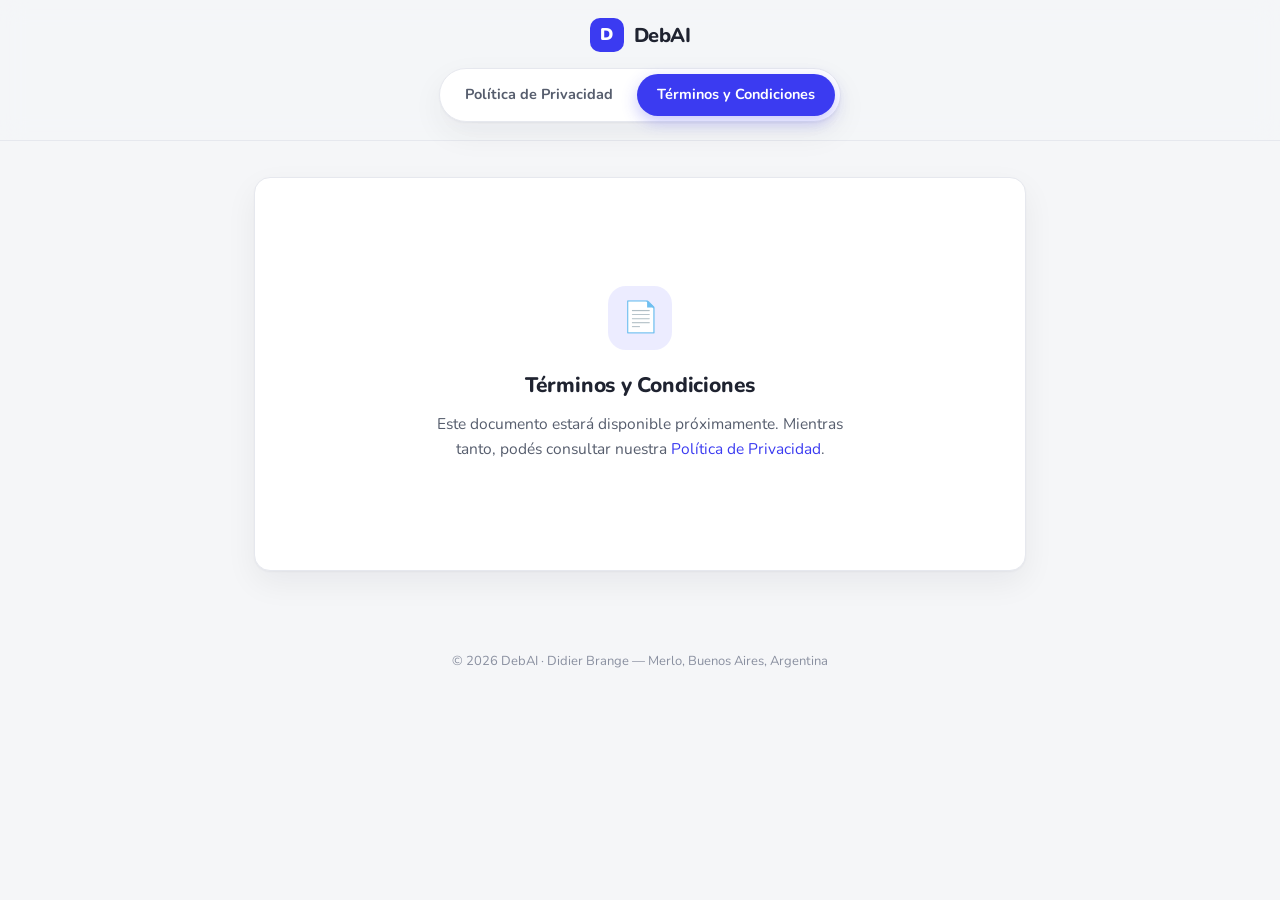
==== terminos.html @ 4a516897 "Add DebAI legal site: privacy policy + terms placeholder Clean, Nunito-styled static site for GitHub" ====
<!DOCTYPE html>
<html lang="en">
<head>
  <meta charset="UTF-8" />
  <meta name="viewport" content="width=device-width, initial-scale=1.0" />
  <title>DebAI — Términos y Condiciones</title>
  <meta name="description" content="DebAI Términos y Condiciones." />
  <link rel="stylesheet" href="assets/styles.css" />
</head>
<body>
  <header class="site-header">
    <div class="site-header__inner">
      <a class="brand" href="index.html">
        <span class="brand__mark">D</span>
        <span>DebAI</span>
      </a>
      <nav class="tabs" aria-label="Documentos legales">
        <a class="tabs__link" href="index.html">Política de Privacidad</a>
        <a class="tabs__link is-active" href="terminos.html" aria-current="page">Términos y Condiciones</a>
      </nav>
    </div>
  </header>

  <main class="page">
    <article class="doc">
      <div class="empty">
        <div class="empty__icon">📄</div>
        <h2>Términos y Condiciones</h2>
        <p>Este documento estará disponible próximamente. Mientras tanto, podés consultar nuestra <a href="index.html">Política de Privacidad</a>.</p>
      </div>
    </article>
  </main>

  <footer class="site-footer">
    <p>© 2026 DebAI · Didier Brange — Merlo, Buenos Aires, Argentina</p>
  </footer>
</body>
</html>
---- assets/styles.css ----
/* ===== Fuentes ===== */
@font-face {
  font-family: "Nunito";
  src: url("fonts/Nunito-VariableFont_wght.ttf") format("truetype");
  font-weight: 200 1000;
  font-style: normal;
  font-display: swap;
}
@font-face {
  font-family: "Nunito";
  src: url("fonts/Nunito-Italic-VariableFont_wght.ttf") format("truetype");
  font-weight: 200 1000;
  font-style: italic;
  font-display: swap;
}

/* ===== Variables ===== */
:root {
  --bg: #f5f6f8;
  --surface: #ffffff;
  --text: #1f2330;
  --text-soft: #565d6d;
  --muted: #8a90a0;
  --border: #e6e8ee;
  --brand: #3b3bf1;
  --brand-soft: #ececff;
  --radius: 16px;
  --shadow: 0 1px 2px rgba(20, 24, 40, .04), 0 12px 32px rgba(20, 24, 40, .06);
  --maxw: 820px;
}

/* ===== Base ===== */
* { box-sizing: border-box; }

html { scroll-behavior: smooth; }

body {
  margin: 0;
  font-family: "Nunito", system-ui, -apple-system, Segoe UI, Roboto, sans-serif;
  color: var(--text);
  background: var(--bg);
  line-height: 1.65;
  -webkit-font-smoothing: antialiased;
  text-rendering: optimizeLegibility;
}

a { color: var(--brand); text-decoration: none; word-break: break-word; }
a:hover { text-decoration: underline; }

/* ===== Header + Tabs ===== */
.site-header {
  position: sticky;
  top: 0;
  z-index: 20;
  background: rgba(245, 246, 248, .82);
  backdrop-filter: saturate(180%) blur(12px);
  border-bottom: 1px solid var(--border);
}

.site-header__inner {
  max-width: var(--maxw);
  margin: 0 auto;
  padding: 18px 24px;
  display: flex;
  flex-direction: column;
  align-items: center;
  gap: 16px;
}

.brand {
  display: inline-flex;
  align-items: center;
  gap: 10px;
  font-weight: 800;
  font-size: 20px;
  letter-spacing: -.02em;
  color: var(--text);
}
.brand__mark {
  display: grid;
  place-items: center;
  width: 34px;
  height: 34px;
  border-radius: 10px;
  background: var(--brand);
  color: #fff;
  font-weight: 900;
  font-size: 17px;
}

/* Segmented tabs */
.tabs {
  display: inline-flex;
  padding: 5px;
  background: var(--surface);
  border: 1px solid var(--border);
  border-radius: 999px;
  box-shadow: var(--shadow);
  gap: 4px;
}
.tabs__link {
  display: inline-flex;
  align-items: center;
  justify-content: center;
  padding: 9px 20px;
  border-radius: 999px;
  font-weight: 700;
  font-size: 14.5px;
  color: var(--text-soft);
  white-space: nowrap;
  transition: background .18s ease, color .18s ease;
}
.tabs__link:hover { text-decoration: none; color: var(--text); }
.tabs__link.is-active {
  background: var(--brand);
  color: #fff;
  box-shadow: 0 6px 16px rgba(59, 59, 241, .28);
}

/* ===== Layout ===== */
.page {
  max-width: var(--maxw);
  margin: 36px auto 80px;
  padding: 0 24px;
}

.doc {
  background: var(--surface);
  border: 1px solid var(--border);
  border-radius: var(--radius);
  box-shadow: var(--shadow);
  padding: 48px clamp(24px, 5vw, 56px);
}

/* ===== Tipografía del documento ===== */
.doc__title {
  font-size: clamp(28px, 5vw, 36px);
  font-weight: 900;
  letter-spacing: -.025em;
  margin: 0 0 6px;
  line-height: 1.15;
}
.doc__updated {
  color: var(--muted);
  font-size: 14px;
  font-weight: 600;
  margin: 0 0 28px;
}

.doc h2 {
  font-size: 21px;
  font-weight: 800;
  letter-spacing: -.01em;
  margin: 44px 0 14px;
  padding-top: 14px;
  border-top: 1px solid var(--border);
  scroll-margin-top: 140px;
}
.doc h3 {
  font-size: 17px;
  font-weight: 800;
  margin: 28px 0 10px;
}

.doc p,
.doc li {
  color: var(--text-soft);
  font-size: 15.5px;
}
.doc p { margin: 0 0 16px; }

.doc strong { color: var(--text); font-weight: 800; }

.doc ul { margin: 0 0 16px; padding-left: 22px; }
.doc ul li { margin: 0 0 8px; }
.doc ul { list-style: none; }
.doc ul li { position: relative; }
.doc ul li::before {
  content: "";
  position: absolute;
  left: -16px;
  top: .7em;
  width: 6px;
  height: 6px;
  border-radius: 2px;
  background: var(--brand);
  opacity: .55;
}

/* Bloque "In Short" / resumen */
.callout {
  background: var(--brand-soft);
  border-radius: 12px;
  padding: 14px 18px;
  margin: 0 0 18px;
  font-size: 15px;
  color: var(--text-soft);
}
.callout strong { color: var(--brand); }

/* Tarjeta de resumen / TOC */
.intro-note {
  background: #fafbff;
  border: 1px solid var(--border);
  border-radius: 12px;
  padding: 18px 20px;
  margin: 0 0 28px;
}

.toc {
  counter-reset: toc;
  list-style: none;
  padding-left: 0;
  margin: 0 0 8px;
}
.toc li { padding-left: 0; }
.toc li::before { display: none; }
.toc a {
  display: block;
  padding: 7px 0;
  font-weight: 600;
  font-size: 15px;
  border-bottom: 1px dashed var(--border);
}

/* Tabla */
.table-wrap { overflow-x: auto; margin: 0 0 18px; }
table {
  width: 100%;
  border-collapse: collapse;
  font-size: 14.5px;
  min-width: 520px;
}
th, td {
  border: 1px solid var(--border);
  padding: 10px 12px;
  text-align: left;
  vertical-align: top;
  color: var(--text-soft);
}
th { background: #fafbff; color: var(--text); font-weight: 800; }
td.center { text-align: center; font-weight: 700; }

/* Estado vacío (placeholder términos) */
.empty {
  text-align: center;
  padding: 60px 20px;
}
.empty__icon {
  width: 64px; height: 64px;
  margin: 0 auto 18px;
  display: grid; place-items: center;
  border-radius: 18px;
  background: var(--brand-soft);
  font-size: 30px;
}
.empty h2 { border: 0; padding: 0; margin: 0 0 8px; }
.empty p { max-width: 420px; margin: 0 auto; }

/* ===== Footer ===== */
.site-footer {
  max-width: var(--maxw);
  margin: 0 auto;
  padding: 0 24px 48px;
  text-align: center;
  color: var(--muted);
  font-size: 13px;
}

/* Botón "volver arriba" */
.back-to-top {
  display: inline-block;
  margin-top: 22px;
  font-weight: 700;
  font-size: 14px;
}

@media (max-width: 560px) {
  .tabs__link { padding: 9px 14px; font-size: 13.5px; }
  .doc { padding: 32px 20px; }
}
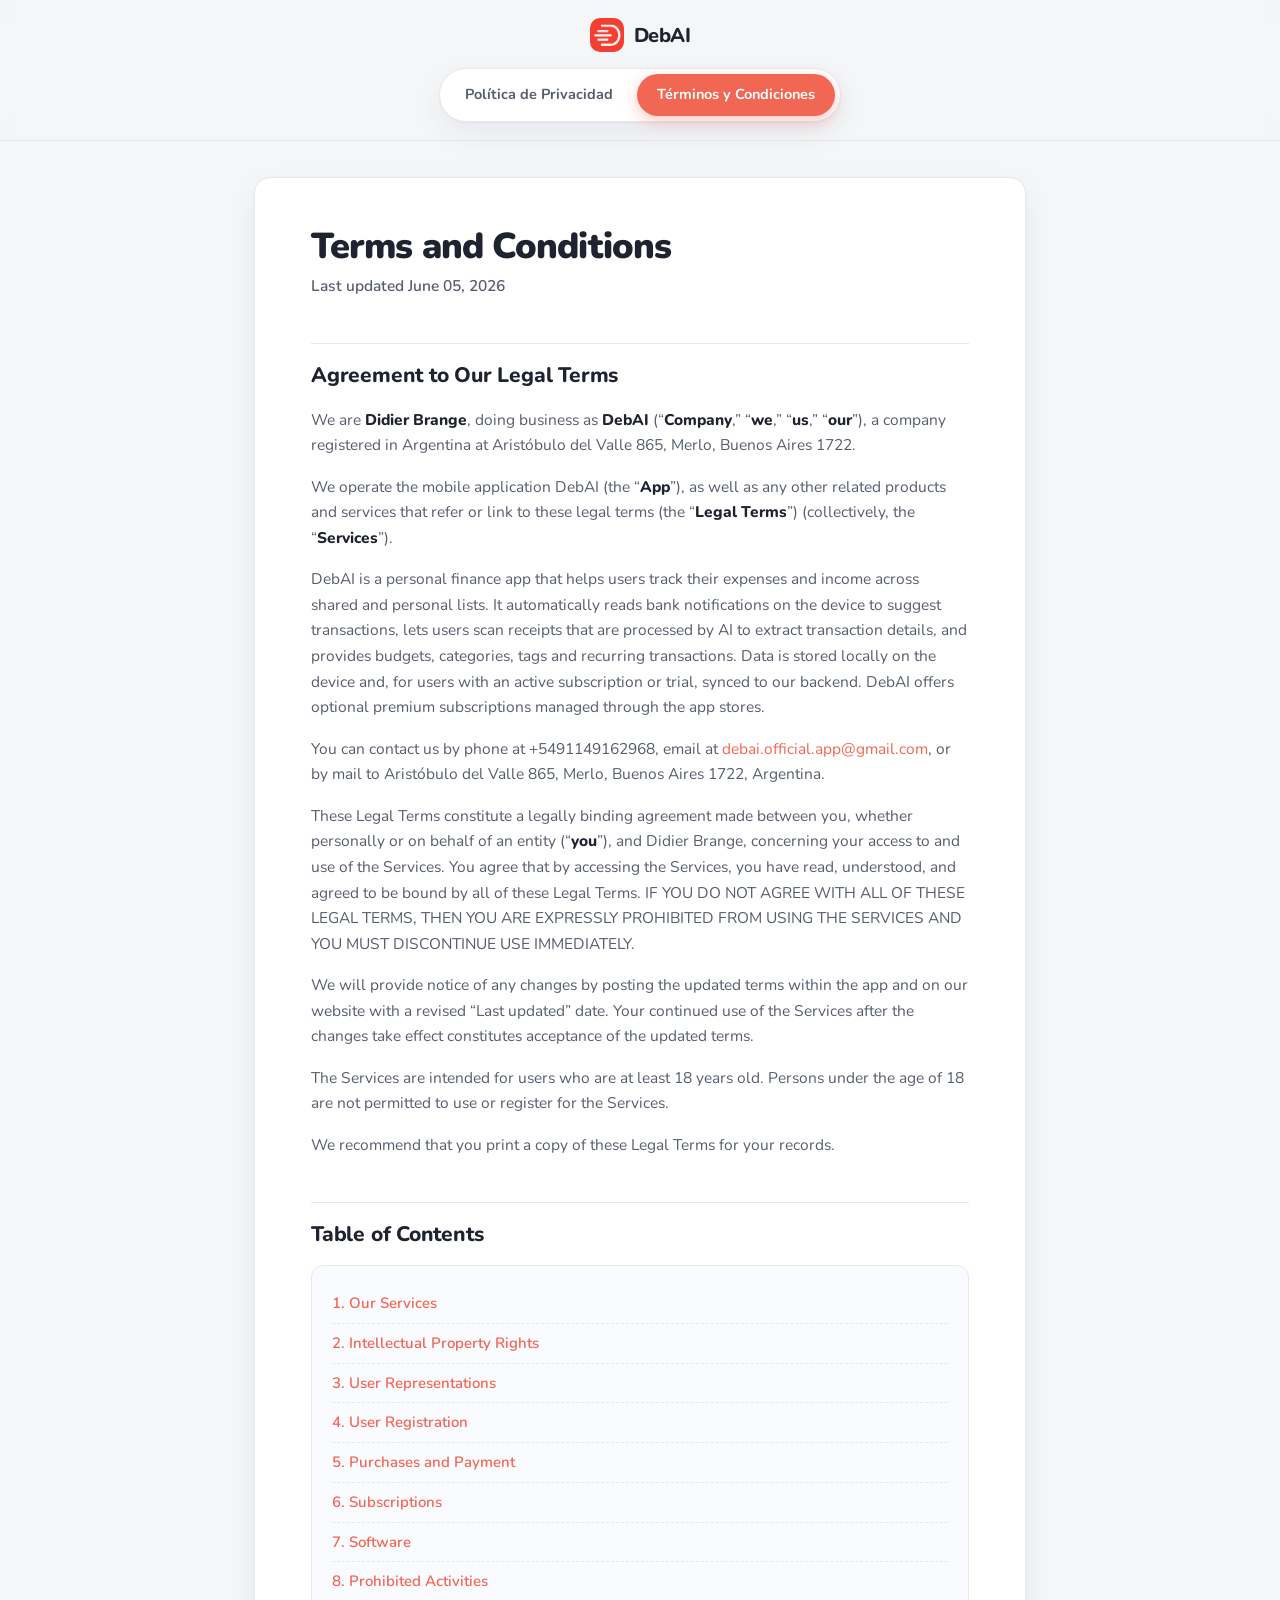
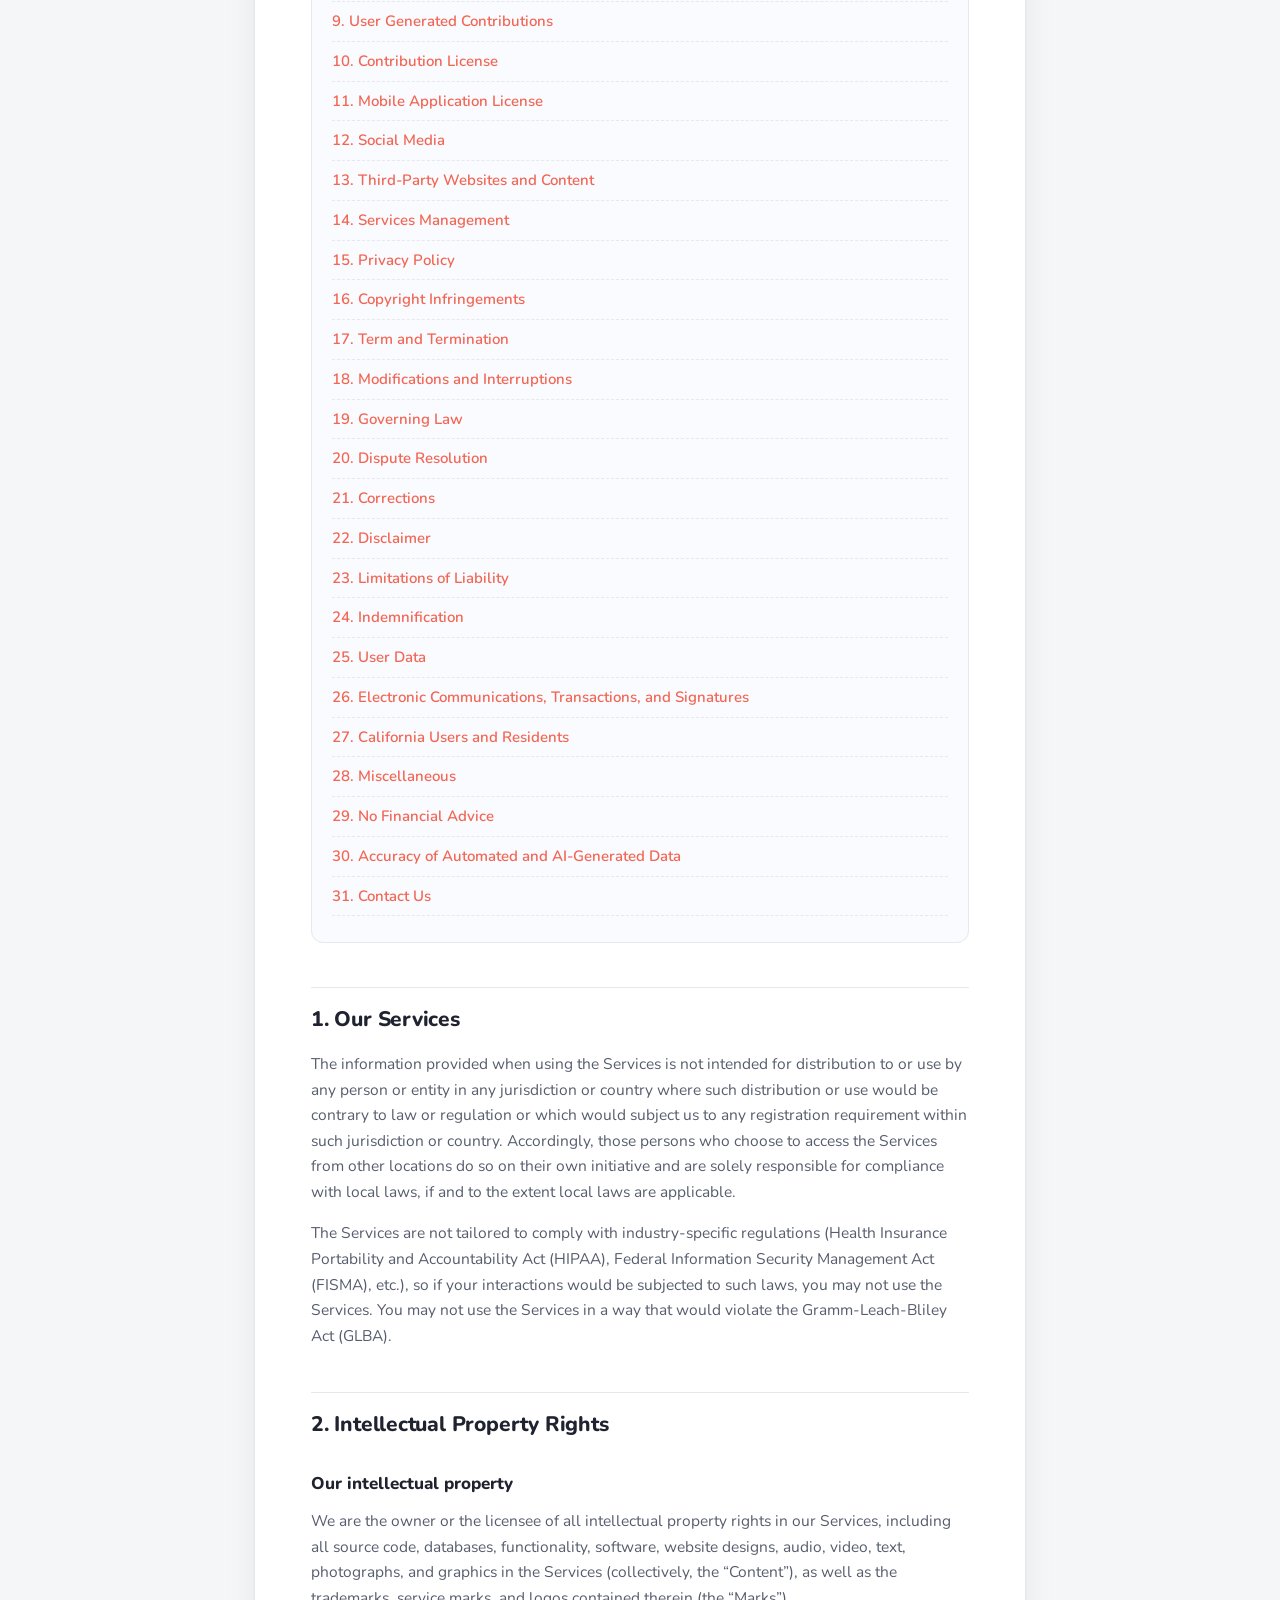
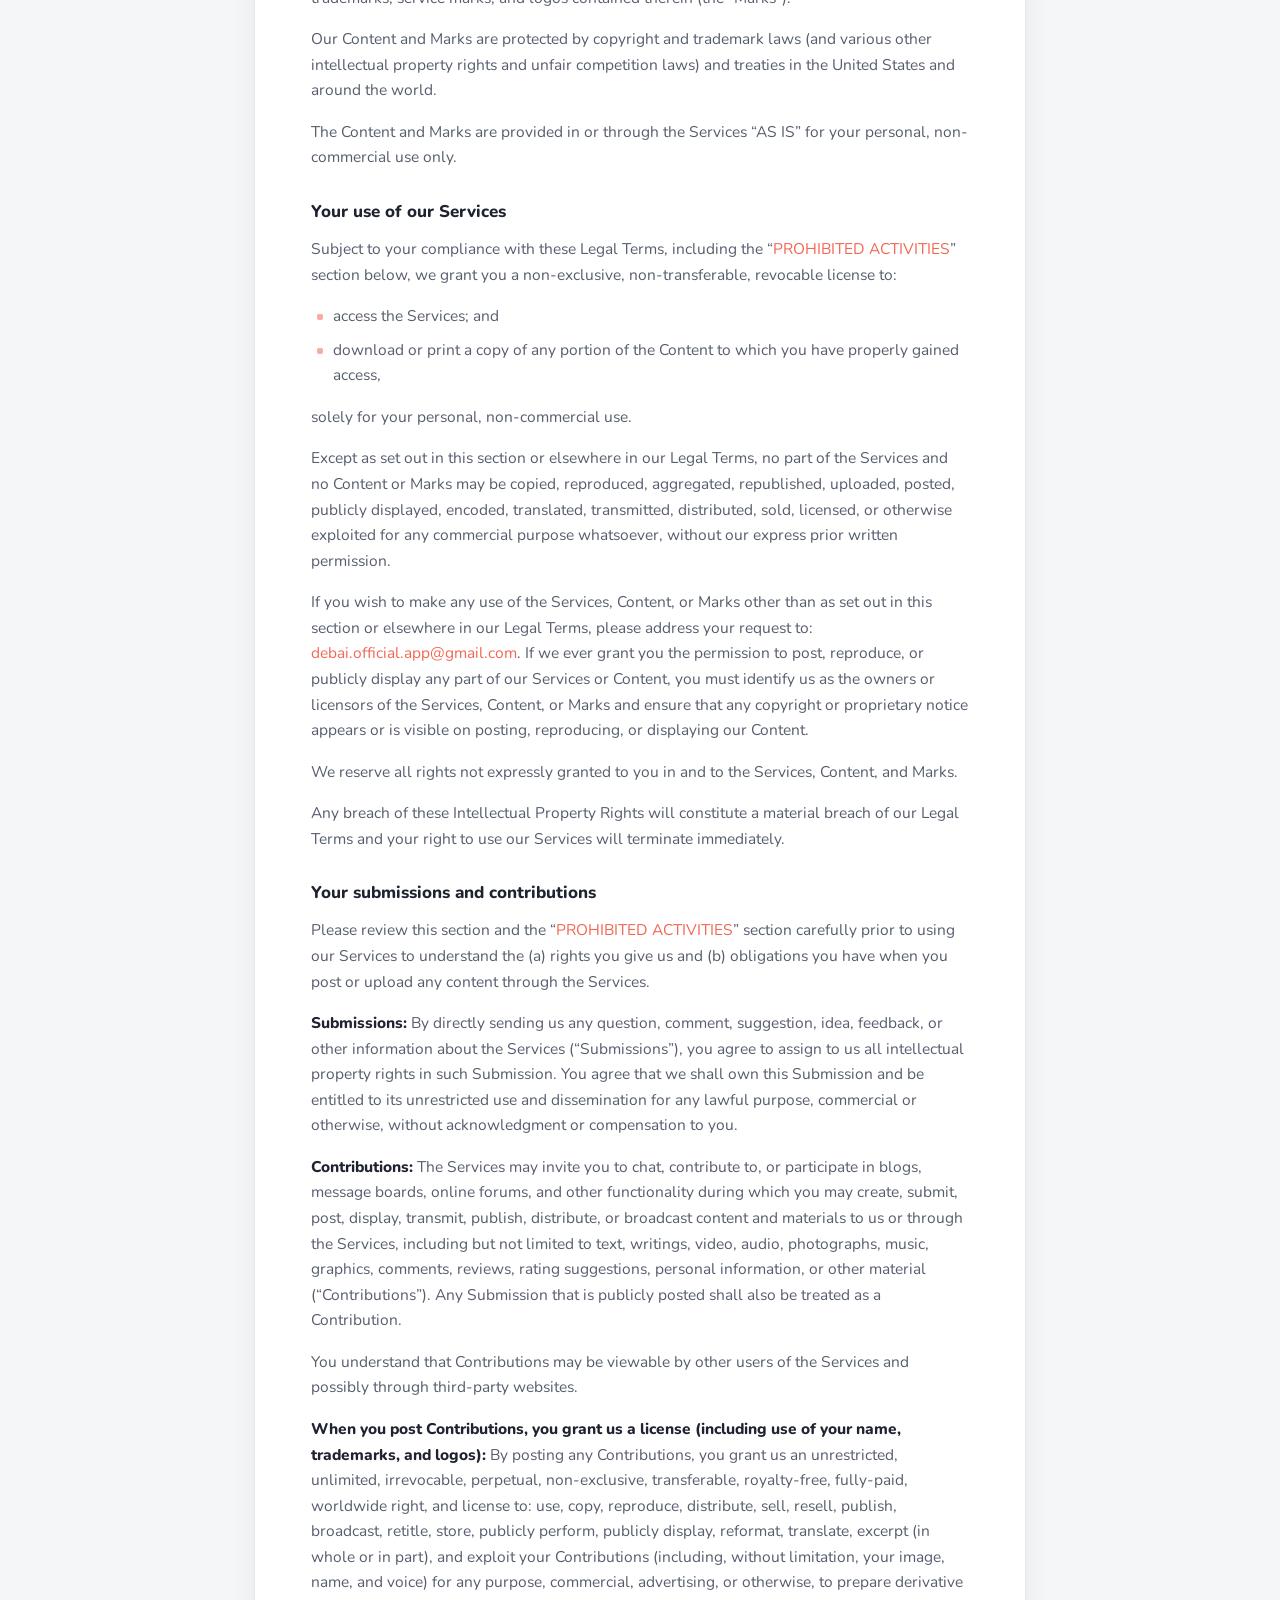
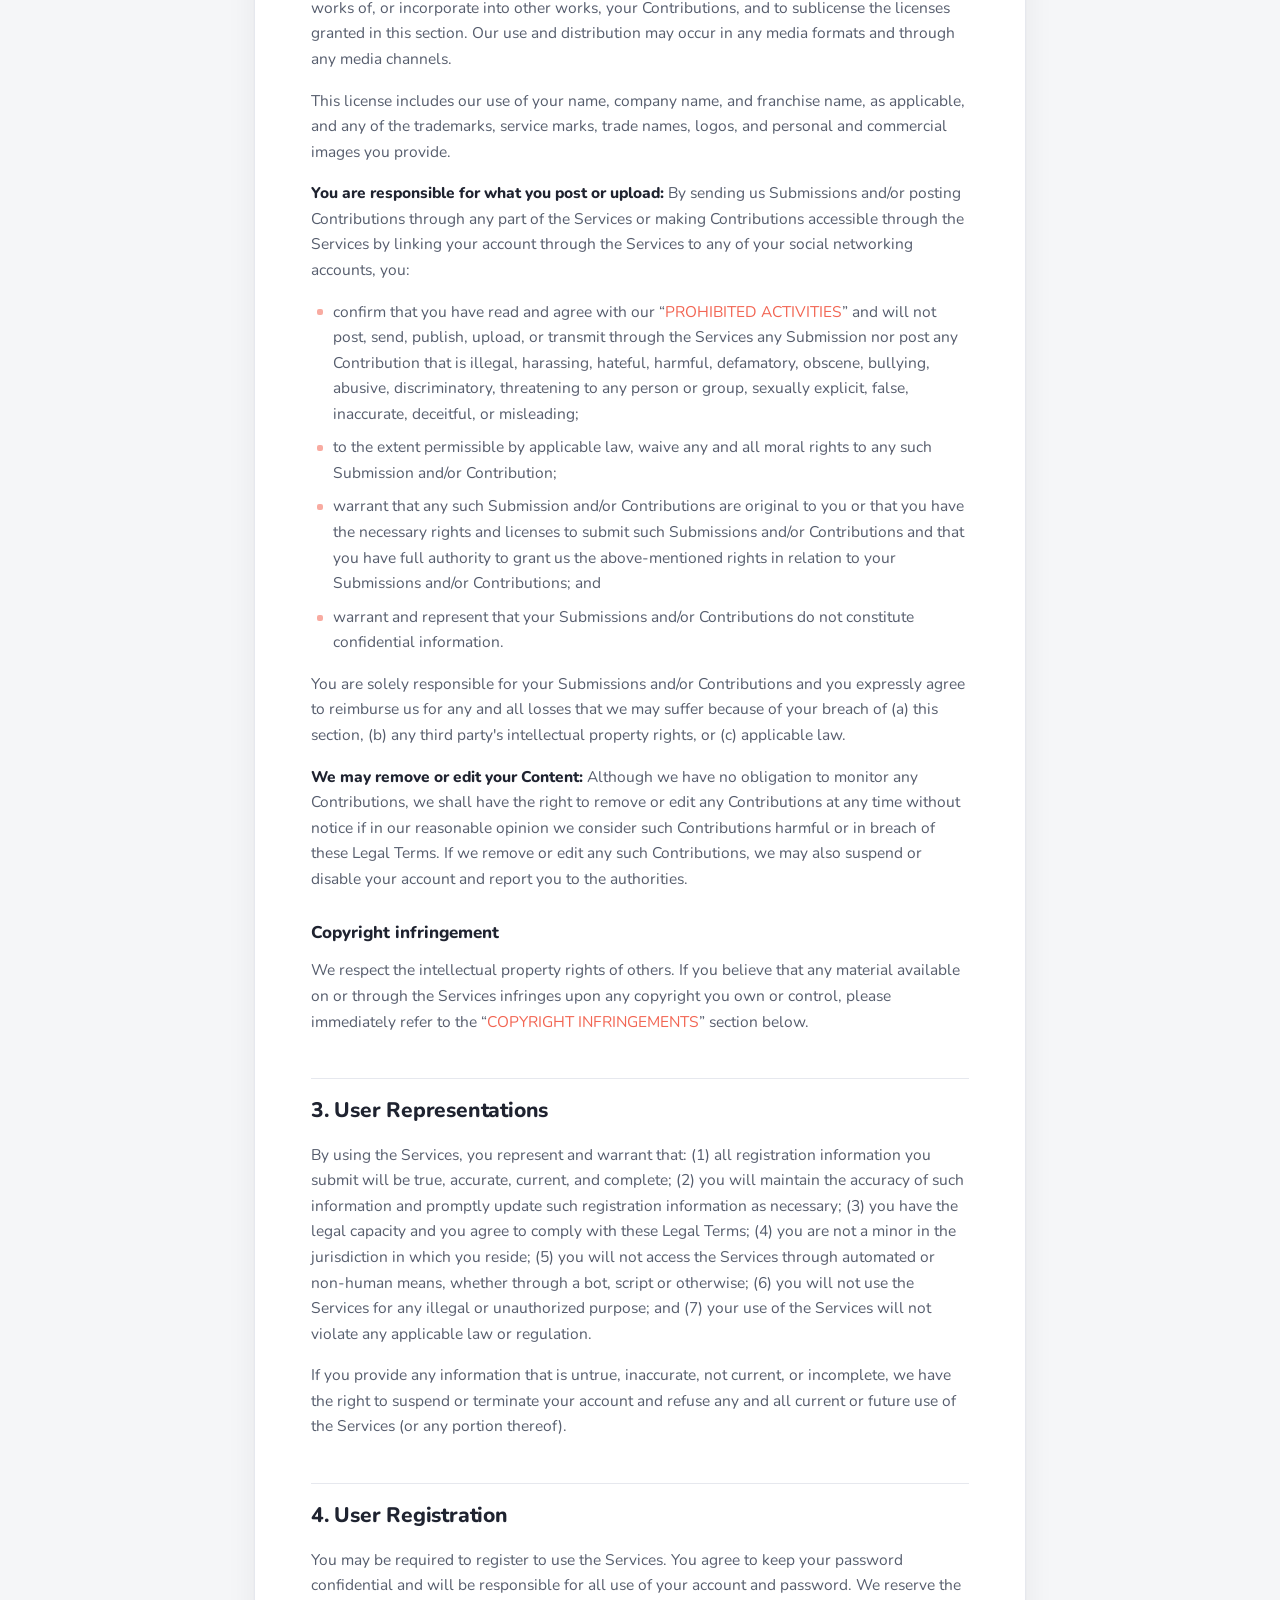
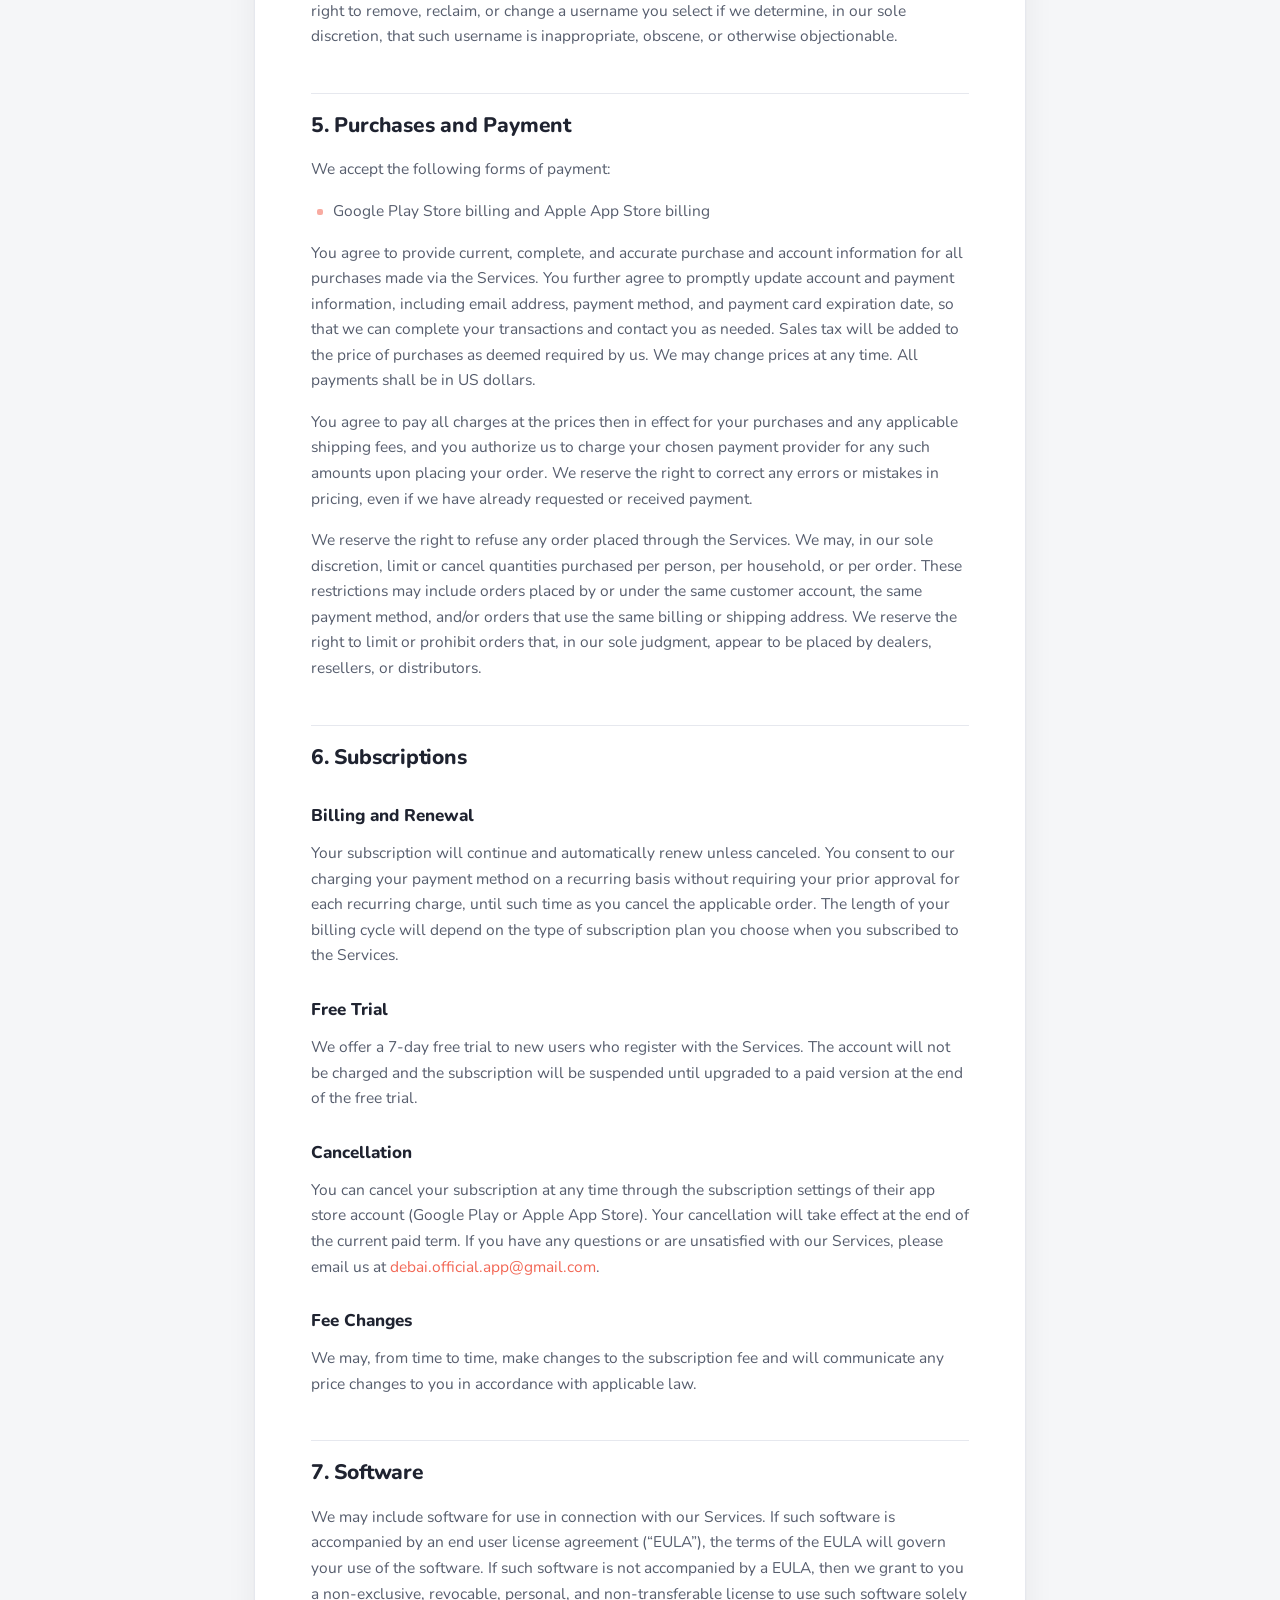
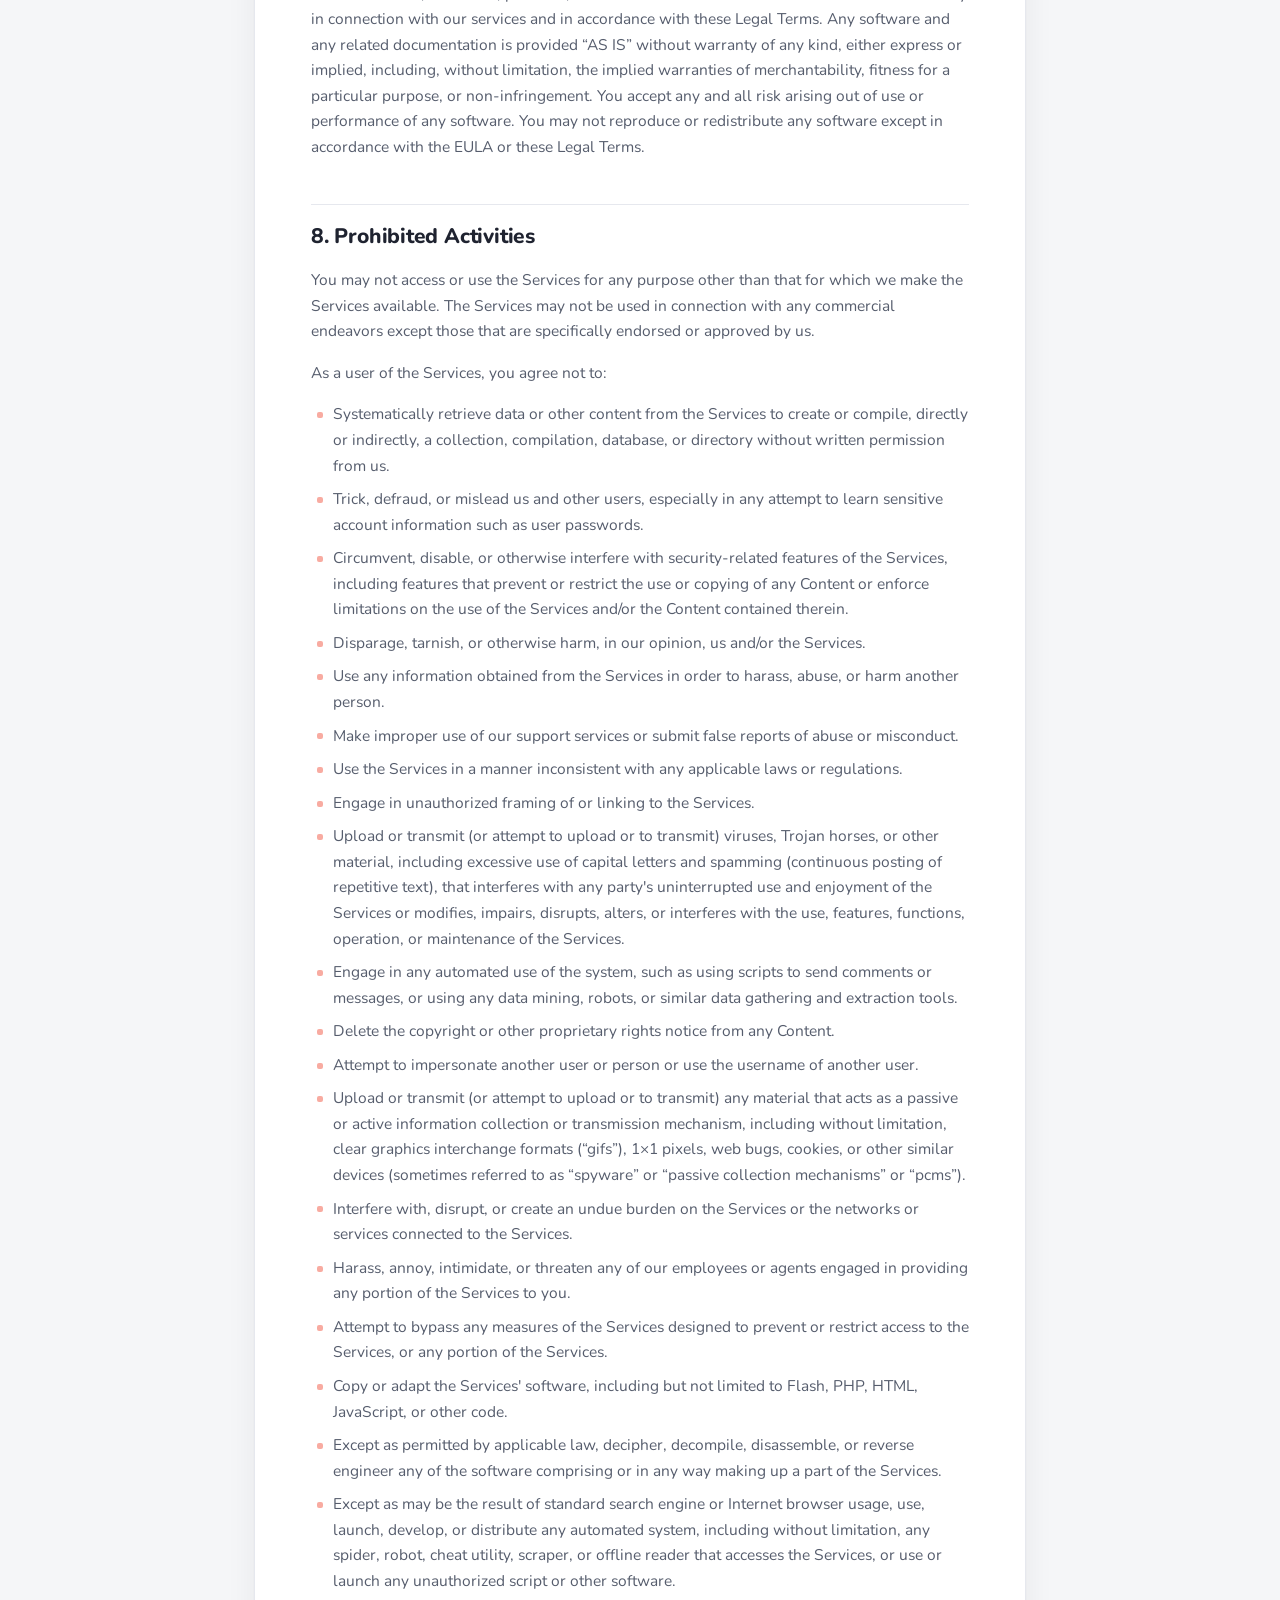
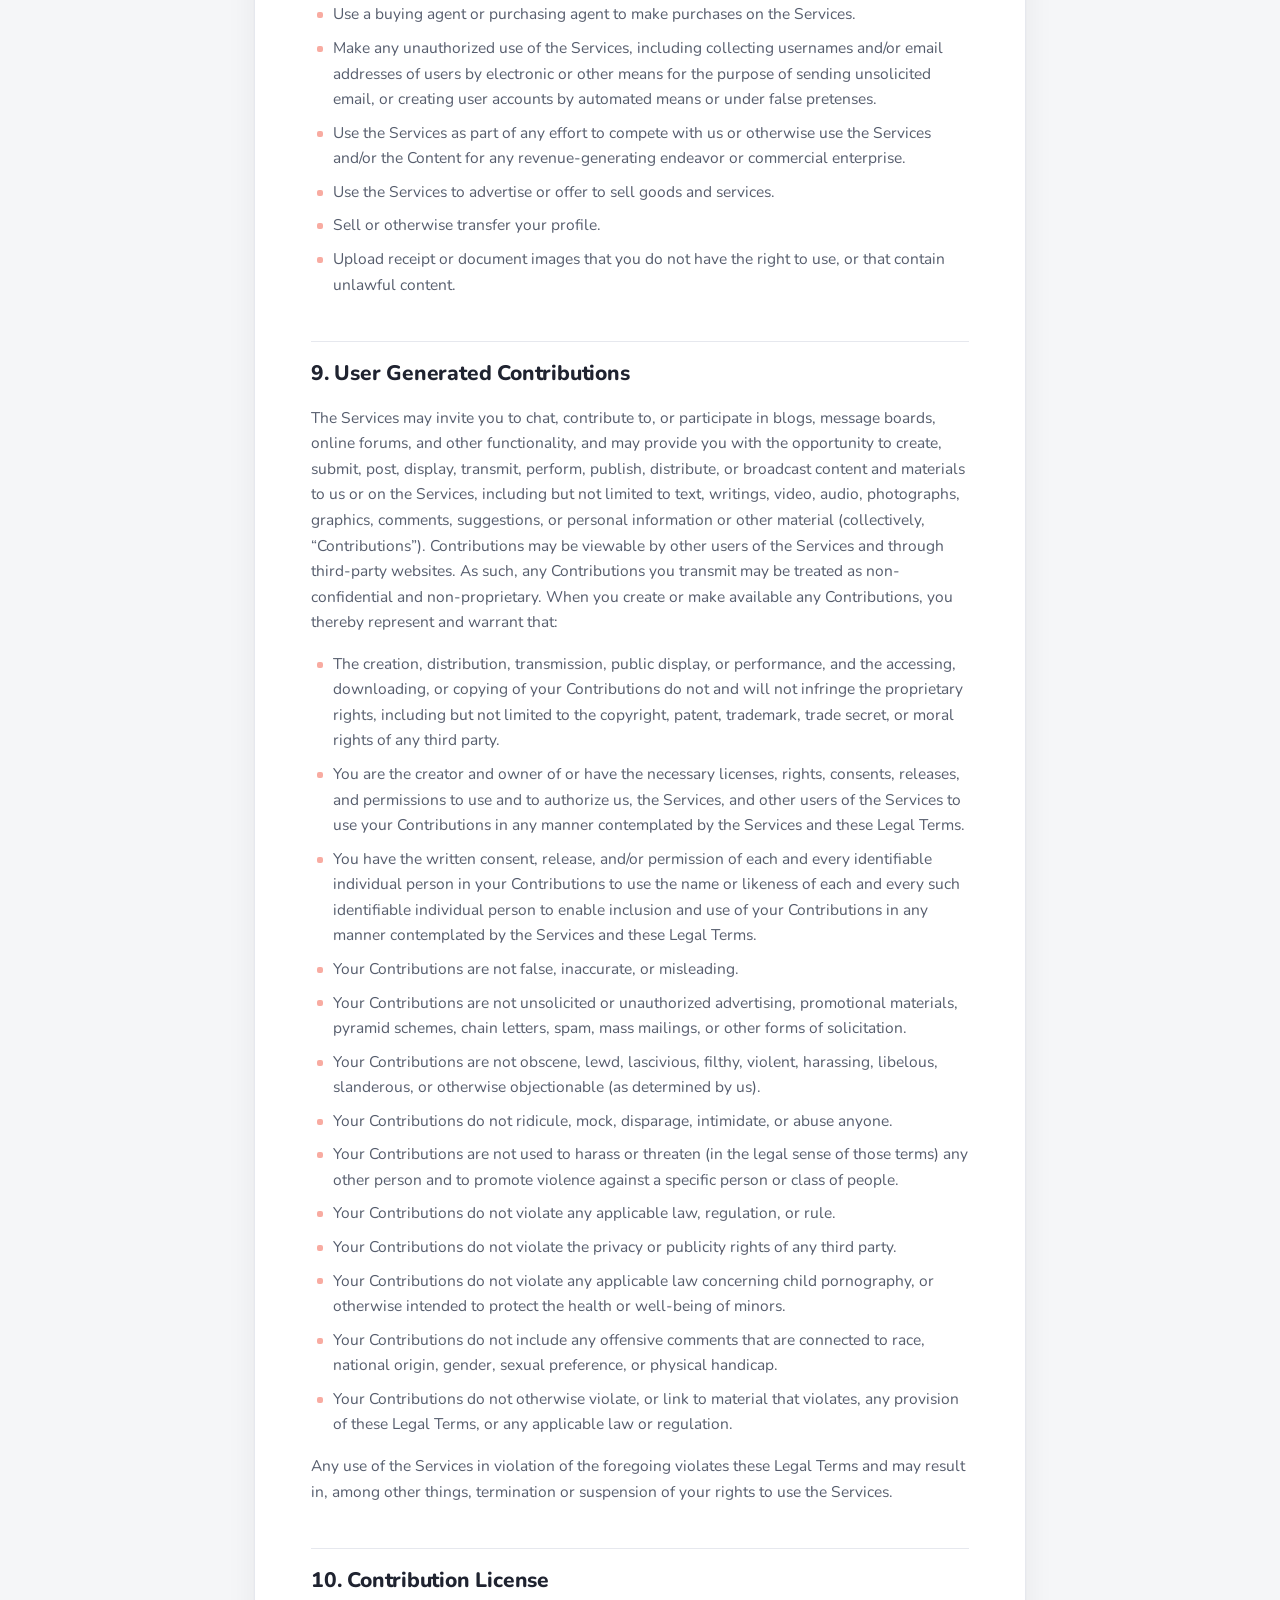
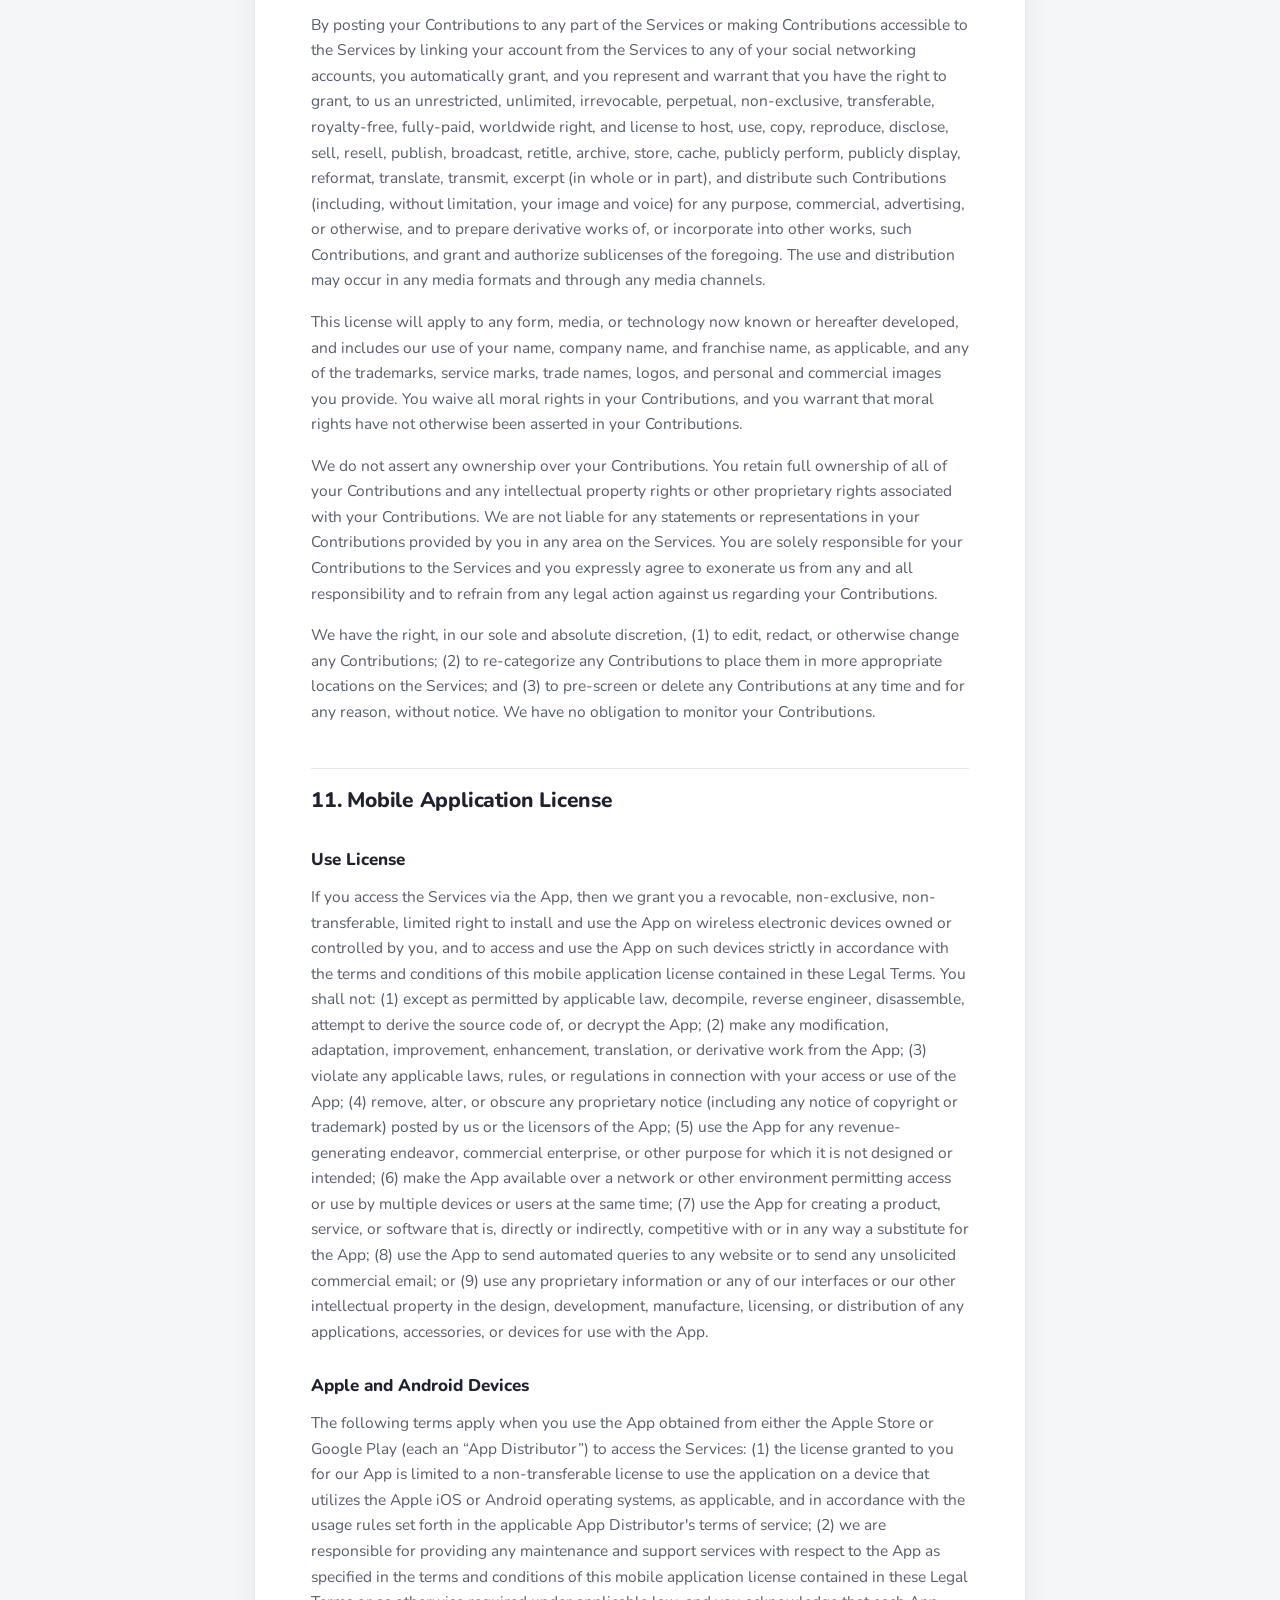
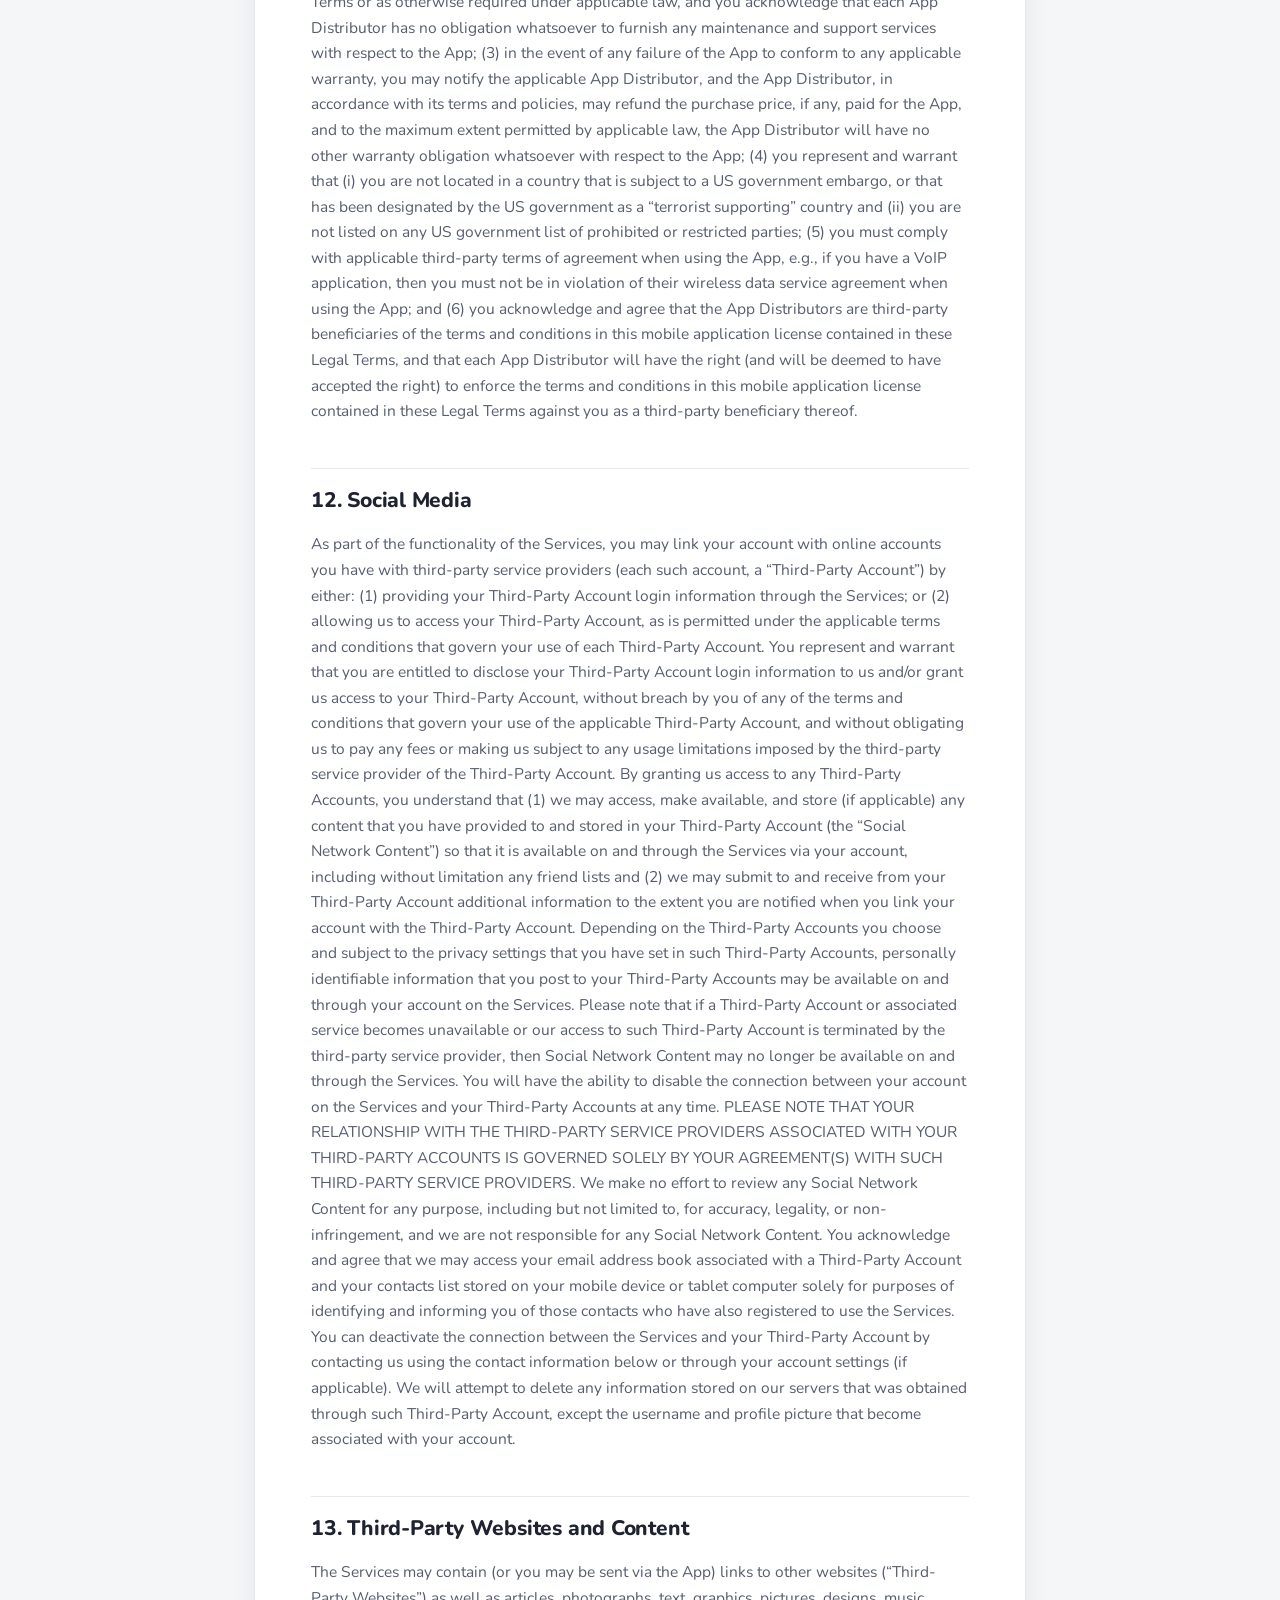
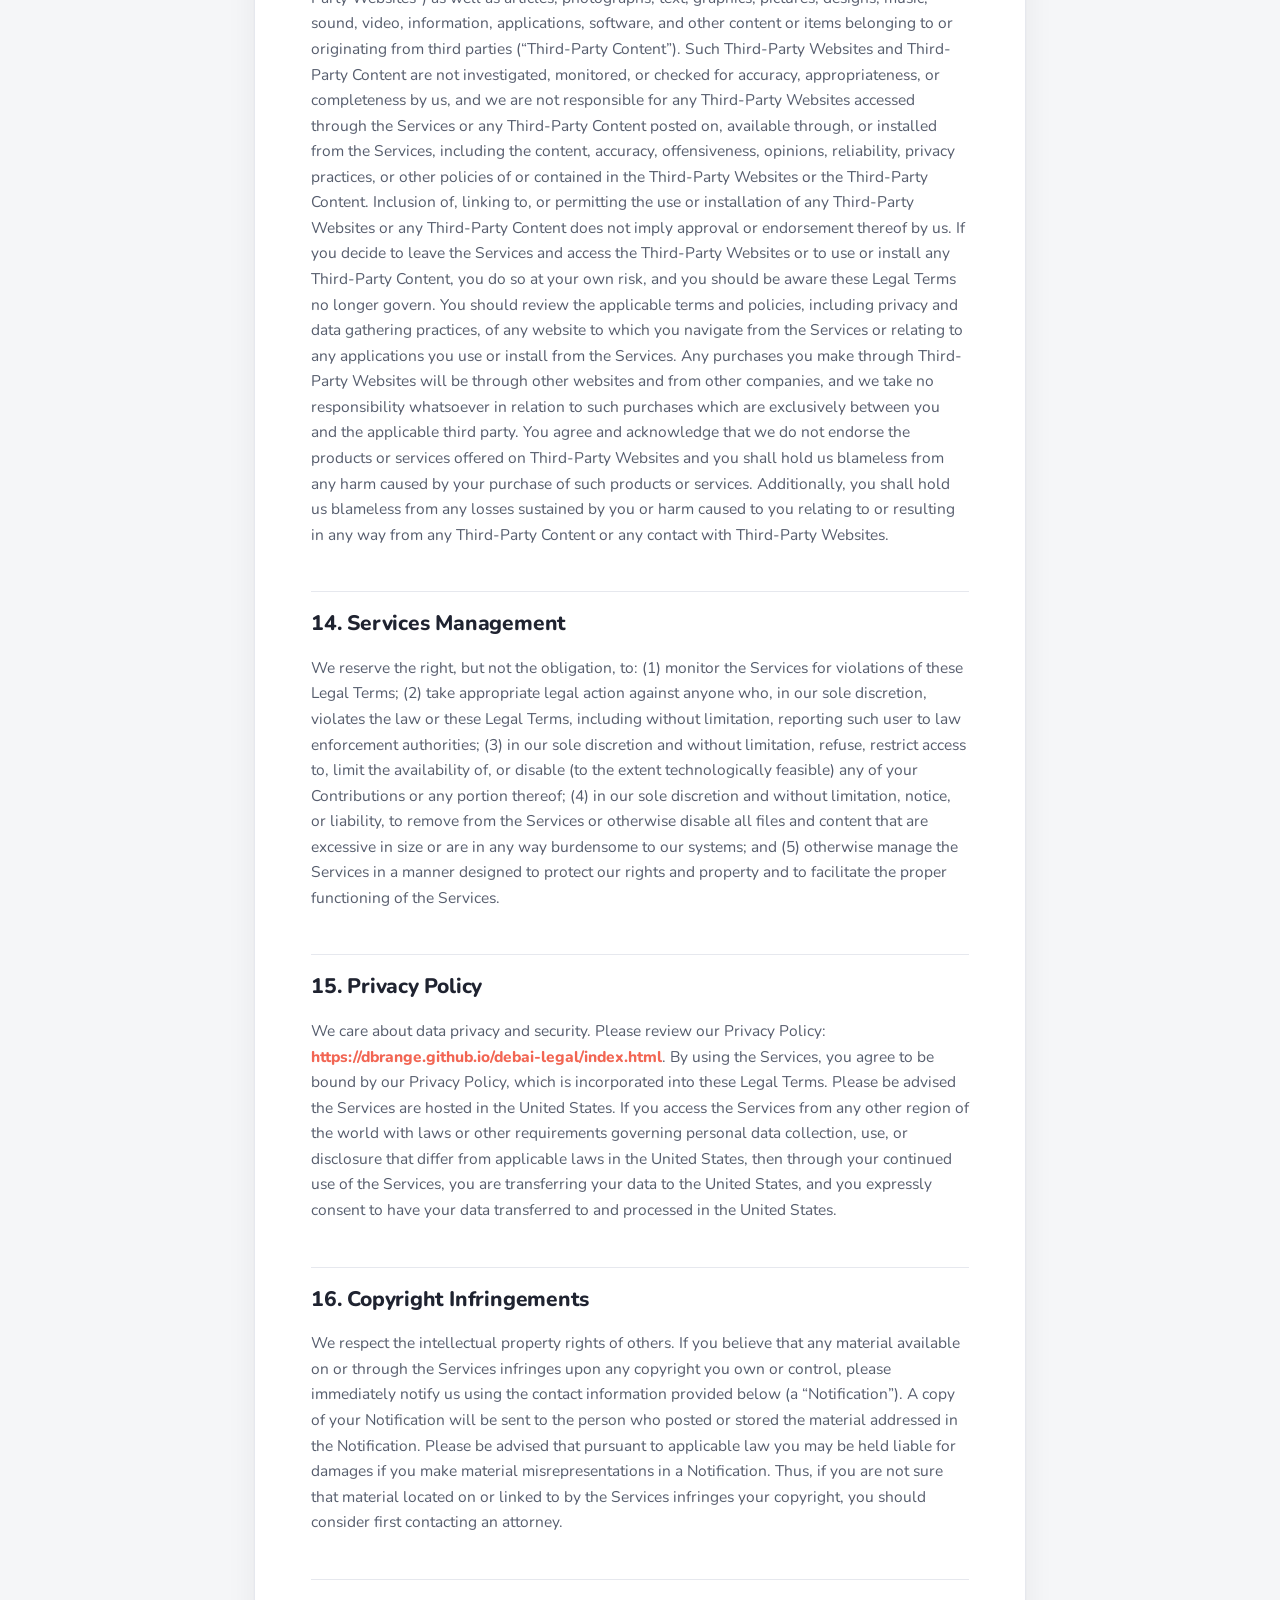
==== commit 1320955f: "Add Terms & Conditions content, brand color #F26654, and app icon logo - Rebuild terminos.html with " ====
--- a/terminos.html
+++ b/terminos.html
@@ -3,15 +3,17 @@
 <head>
   <meta charset="UTF-8" />
   <meta name="viewport" content="width=device-width, initial-scale=1.0" />
-  <title>DebAI — Términos y Condiciones</title>
-  <meta name="description" content="DebAI Términos y Condiciones." />
+  <title>DebAI — Terms and Conditions</title>
+  <meta name="description" content="DebAI Terms and Conditions — the legal terms governing your use of the DebAI app and services." />
+  <meta name="theme-color" content="#F26654" />
+  <link rel="icon" href="assets/icon.webp" type="image/webp" />
   <link rel="stylesheet" href="assets/styles.css" />
 </head>
 <body>
   <header class="site-header">
     <div class="site-header__inner">
       <a class="brand" href="index.html">
-        <span class="brand__mark">D</span>
+        <img class="brand__mark" src="assets/icon.webp" alt="DebAI" width="34" height="34" />
         <span>DebAI</span>
       </a>
       <nav class="tabs" aria-label="Documentos legales">
@@ -23,11 +25,264 @@
 
   <main class="page">
     <article class="doc">
-      <div class="empty">
-        <div class="empty__icon">📄</div>
-        <h2>Términos y Condiciones</h2>
-        <p>Este documento estará disponible próximamente. Mientras tanto, podés consultar nuestra <a href="index.html">Política de Privacidad</a>.</p>
+      <h1 class="doc__title">Terms and Conditions</h1>
+      <p class="doc__updated">Last updated June 05, 2026</p>
+
+      <h2 id="agreement">Agreement to Our Legal Terms</h2>
+      <p>We are <strong>Didier Brange</strong>, doing business as <strong>DebAI</strong> (&ldquo;<strong>Company</strong>,&rdquo; &ldquo;<strong>we</strong>,&rdquo; &ldquo;<strong>us</strong>,&rdquo; &ldquo;<strong>our</strong>&rdquo;), a company registered in Argentina at Aristóbulo del Valle 865, Merlo, Buenos Aires 1722.</p>
+      <p>We operate the mobile application DebAI (the &ldquo;<strong>App</strong>&rdquo;), as well as any other related products and services that refer or link to these legal terms (the &ldquo;<strong>Legal Terms</strong>&rdquo;) (collectively, the &ldquo;<strong>Services</strong>&rdquo;).</p>
+      <p>DebAI is a personal finance app that helps users track their expenses and income across shared and personal lists. It automatically reads bank notifications on the device to suggest transactions, lets users scan receipts that are processed by AI to extract transaction details, and provides budgets, categories, tags and recurring transactions. Data is stored locally on the device and, for users with an active subscription or trial, synced to our backend. DebAI offers optional premium subscriptions managed through the app stores.</p>
+      <p>You can contact us by phone at +5491149162968, email at <a href="mailto:debai.official.app@gmail.com">debai.official.app@gmail.com</a>, or by mail to Aristóbulo del Valle 865, Merlo, Buenos Aires 1722, Argentina.</p>
+      <p>These Legal Terms constitute a legally binding agreement made between you, whether personally or on behalf of an entity (&ldquo;<strong>you</strong>&rdquo;), and Didier Brange, concerning your access to and use of the Services. You agree that by accessing the Services, you have read, understood, and agreed to be bound by all of these Legal Terms. IF YOU DO NOT AGREE WITH ALL OF THESE LEGAL TERMS, THEN YOU ARE EXPRESSLY PROHIBITED FROM USING THE SERVICES AND YOU MUST DISCONTINUE USE IMMEDIATELY.</p>
+      <p>We will provide notice of any changes by posting the updated terms within the app and on our website with a revised &ldquo;Last updated&rdquo; date. Your continued use of the Services after the changes take effect constitutes acceptance of the updated terms.</p>
+      <p>The Services are intended for users who are at least 18 years old. Persons under the age of 18 are not permitted to use or register for the Services.</p>
+      <p>We recommend that you print a copy of these Legal Terms for your records.</p>
+
+      <h2 id="toc">Table of Contents</h2>
+      <div class="intro-note">
+        <ol class="toc">
+          <li><a href="#services">1. Our Services</a></li>
+          <li><a href="#ip">2. Intellectual Property Rights</a></li>
+          <li><a href="#userreps">3. User Representations</a></li>
+          <li><a href="#userreg">4. User Registration</a></li>
+          <li><a href="#purchases">5. Purchases and Payment</a></li>
+          <li><a href="#subscriptions">6. Subscriptions</a></li>
+          <li><a href="#software">7. Software</a></li>
+          <li><a href="#prohibited">8. Prohibited Activities</a></li>
+          <li><a href="#ugc">9. User Generated Contributions</a></li>
+          <li><a href="#license">10. Contribution License</a></li>
+          <li><a href="#mobile">11. Mobile Application License</a></li>
+          <li><a href="#socialmedia">12. Social Media</a></li>
+          <li><a href="#thirdparty">13. Third-Party Websites and Content</a></li>
+          <li><a href="#sitemanage">14. Services Management</a></li>
+          <li><a href="#ppyes">15. Privacy Policy</a></li>
+          <li><a href="#copyrightyes">16. Copyright Infringements</a></li>
+          <li><a href="#terms">17. Term and Termination</a></li>
+          <li><a href="#modifications">18. Modifications and Interruptions</a></li>
+          <li><a href="#law">19. Governing Law</a></li>
+          <li><a href="#disputes">20. Dispute Resolution</a></li>
+          <li><a href="#corrections">21. Corrections</a></li>
+          <li><a href="#disclaimer">22. Disclaimer</a></li>
+          <li><a href="#liability">23. Limitations of Liability</a></li>
+          <li><a href="#indemnification">24. Indemnification</a></li>
+          <li><a href="#userdata">25. User Data</a></li>
+          <li><a href="#electronic">26. Electronic Communications, Transactions, and Signatures</a></li>
+          <li><a href="#california">27. California Users and Residents</a></li>
+          <li><a href="#misc">28. Miscellaneous</a></li>
+          <li><a href="#addclause">29. No Financial Advice</a></li>
+          <li><a href="#addclauseb">30. Accuracy of Automated and AI-Generated Data</a></li>
+          <li><a href="#contact">31. Contact Us</a></li>
+        </ol>
       </div>
+
+      <h2 id="services">1. Our Services</h2>
+      <p>The information provided when using the Services is not intended for distribution to or use by any person or entity in any jurisdiction or country where such distribution or use would be contrary to law or regulation or which would subject us to any registration requirement within such jurisdiction or country. Accordingly, those persons who choose to access the Services from other locations do so on their own initiative and are solely responsible for compliance with local laws, if and to the extent local laws are applicable.</p>
+      <p>The Services are not tailored to comply with industry-specific regulations (Health Insurance Portability and Accountability Act (HIPAA), Federal Information Security Management Act (FISMA), etc.), so if your interactions would be subjected to such laws, you may not use the Services. You may not use the Services in a way that would violate the Gramm-Leach-Bliley Act (GLBA).</p>
+
+      <h2 id="ip">2. Intellectual Property Rights</h2>
+      <h3>Our intellectual property</h3>
+      <p>We are the owner or the licensee of all intellectual property rights in our Services, including all source code, databases, functionality, software, website designs, audio, video, text, photographs, and graphics in the Services (collectively, the &ldquo;Content&rdquo;), as well as the trademarks, service marks, and logos contained therein (the &ldquo;Marks&rdquo;).</p>
+      <p>Our Content and Marks are protected by copyright and trademark laws (and various other intellectual property rights and unfair competition laws) and treaties in the United States and around the world.</p>
+      <p>The Content and Marks are provided in or through the Services &ldquo;AS IS&rdquo; for your personal, non-commercial use only.</p>
+      <h3>Your use of our Services</h3>
+      <p>Subject to your compliance with these Legal Terms, including the &ldquo;<a href="#prohibited">PROHIBITED ACTIVITIES</a>&rdquo; section below, we grant you a non-exclusive, non-transferable, revocable license to:</p>
+      <ul>
+        <li>access the Services; and</li>
+        <li>download or print a copy of any portion of the Content to which you have properly gained access,</li>
+      </ul>
+      <p>solely for your personal, non-commercial use.</p>
+      <p>Except as set out in this section or elsewhere in our Legal Terms, no part of the Services and no Content or Marks may be copied, reproduced, aggregated, republished, uploaded, posted, publicly displayed, encoded, translated, transmitted, distributed, sold, licensed, or otherwise exploited for any commercial purpose whatsoever, without our express prior written permission.</p>
+      <p>If you wish to make any use of the Services, Content, or Marks other than as set out in this section or elsewhere in our Legal Terms, please address your request to: <a href="mailto:debai.official.app@gmail.com">debai.official.app@gmail.com</a>. If we ever grant you the permission to post, reproduce, or publicly display any part of our Services or Content, you must identify us as the owners or licensors of the Services, Content, or Marks and ensure that any copyright or proprietary notice appears or is visible on posting, reproducing, or displaying our Content.</p>
+      <p>We reserve all rights not expressly granted to you in and to the Services, Content, and Marks.</p>
+      <p>Any breach of these Intellectual Property Rights will constitute a material breach of our Legal Terms and your right to use our Services will terminate immediately.</p>
+      <h3>Your submissions and contributions</h3>
+      <p>Please review this section and the &ldquo;<a href="#prohibited">PROHIBITED ACTIVITIES</a>&rdquo; section carefully prior to using our Services to understand the (a) rights you give us and (b) obligations you have when you post or upload any content through the Services.</p>
+      <p><strong>Submissions:</strong> By directly sending us any question, comment, suggestion, idea, feedback, or other information about the Services (&ldquo;Submissions&rdquo;), you agree to assign to us all intellectual property rights in such Submission. You agree that we shall own this Submission and be entitled to its unrestricted use and dissemination for any lawful purpose, commercial or otherwise, without acknowledgment or compensation to you.</p>
+      <p><strong>Contributions:</strong> The Services may invite you to chat, contribute to, or participate in blogs, message boards, online forums, and other functionality during which you may create, submit, post, display, transmit, publish, distribute, or broadcast content and materials to us or through the Services, including but not limited to text, writings, video, audio, photographs, music, graphics, comments, reviews, rating suggestions, personal information, or other material (&ldquo;Contributions&rdquo;). Any Submission that is publicly posted shall also be treated as a Contribution.</p>
+      <p>You understand that Contributions may be viewable by other users of the Services and possibly through third-party websites.</p>
+      <p><strong>When you post Contributions, you grant us a license (including use of your name, trademarks, and logos):</strong> By posting any Contributions, you grant us an unrestricted, unlimited, irrevocable, perpetual, non-exclusive, transferable, royalty-free, fully-paid, worldwide right, and license to: use, copy, reproduce, distribute, sell, resell, publish, broadcast, retitle, store, publicly perform, publicly display, reformat, translate, excerpt (in whole or in part), and exploit your Contributions (including, without limitation, your image, name, and voice) for any purpose, commercial, advertising, or otherwise, to prepare derivative works of, or incorporate into other works, your Contributions, and to sublicense the licenses granted in this section. Our use and distribution may occur in any media formats and through any media channels.</p>
+      <p>This license includes our use of your name, company name, and franchise name, as applicable, and any of the trademarks, service marks, trade names, logos, and personal and commercial images you provide.</p>
+      <p><strong>You are responsible for what you post or upload:</strong> By sending us Submissions and/or posting Contributions through any part of the Services or making Contributions accessible through the Services by linking your account through the Services to any of your social networking accounts, you:</p>
+      <ul>
+        <li>confirm that you have read and agree with our &ldquo;<a href="#prohibited">PROHIBITED ACTIVITIES</a>&rdquo; and will not post, send, publish, upload, or transmit through the Services any Submission nor post any Contribution that is illegal, harassing, hateful, harmful, defamatory, obscene, bullying, abusive, discriminatory, threatening to any person or group, sexually explicit, false, inaccurate, deceitful, or misleading;</li>
+        <li>to the extent permissible by applicable law, waive any and all moral rights to any such Submission and/or Contribution;</li>
+        <li>warrant that any such Submission and/or Contributions are original to you or that you have the necessary rights and licenses to submit such Submissions and/or Contributions and that you have full authority to grant us the above-mentioned rights in relation to your Submissions and/or Contributions; and</li>
+        <li>warrant and represent that your Submissions and/or Contributions do not constitute confidential information.</li>
+      </ul>
+      <p>You are solely responsible for your Submissions and/or Contributions and you expressly agree to reimburse us for any and all losses that we may suffer because of your breach of (a) this section, (b) any third party's intellectual property rights, or (c) applicable law.</p>
+      <p><strong>We may remove or edit your Content:</strong> Although we have no obligation to monitor any Contributions, we shall have the right to remove or edit any Contributions at any time without notice if in our reasonable opinion we consider such Contributions harmful or in breach of these Legal Terms. If we remove or edit any such Contributions, we may also suspend or disable your account and report you to the authorities.</p>
+      <h3>Copyright infringement</h3>
+      <p>We respect the intellectual property rights of others. If you believe that any material available on or through the Services infringes upon any copyright you own or control, please immediately refer to the &ldquo;<a href="#copyrightyes">COPYRIGHT INFRINGEMENTS</a>&rdquo; section below.</p>
+
+      <h2 id="userreps">3. User Representations</h2>
+      <p>By using the Services, you represent and warrant that: (1) all registration information you submit will be true, accurate, current, and complete; (2) you will maintain the accuracy of such information and promptly update such registration information as necessary; (3) you have the legal capacity and you agree to comply with these Legal Terms; (4) you are not a minor in the jurisdiction in which you reside; (5) you will not access the Services through automated or non-human means, whether through a bot, script or otherwise; (6) you will not use the Services for any illegal or unauthorized purpose; and (7) your use of the Services will not violate any applicable law or regulation.</p>
+      <p>If you provide any information that is untrue, inaccurate, not current, or incomplete, we have the right to suspend or terminate your account and refuse any and all current or future use of the Services (or any portion thereof).</p>
+
+      <h2 id="userreg">4. User Registration</h2>
+      <p>You may be required to register to use the Services. You agree to keep your password confidential and will be responsible for all use of your account and password. We reserve the right to remove, reclaim, or change a username you select if we determine, in our sole discretion, that such username is inappropriate, obscene, or otherwise objectionable.</p>
+
+      <h2 id="purchases">5. Purchases and Payment</h2>
+      <p>We accept the following forms of payment:</p>
+      <ul>
+        <li>Google Play Store billing and Apple App Store billing</li>
+      </ul>
+      <p>You agree to provide current, complete, and accurate purchase and account information for all purchases made via the Services. You further agree to promptly update account and payment information, including email address, payment method, and payment card expiration date, so that we can complete your transactions and contact you as needed. Sales tax will be added to the price of purchases as deemed required by us. We may change prices at any time. All payments shall be in US dollars.</p>
+      <p>You agree to pay all charges at the prices then in effect for your purchases and any applicable shipping fees, and you authorize us to charge your chosen payment provider for any such amounts upon placing your order. We reserve the right to correct any errors or mistakes in pricing, even if we have already requested or received payment.</p>
+      <p>We reserve the right to refuse any order placed through the Services. We may, in our sole discretion, limit or cancel quantities purchased per person, per household, or per order. These restrictions may include orders placed by or under the same customer account, the same payment method, and/or orders that use the same billing or shipping address. We reserve the right to limit or prohibit orders that, in our sole judgment, appear to be placed by dealers, resellers, or distributors.</p>
+
+      <h2 id="subscriptions">6. Subscriptions</h2>
+      <h3>Billing and Renewal</h3>
+      <p>Your subscription will continue and automatically renew unless canceled. You consent to our charging your payment method on a recurring basis without requiring your prior approval for each recurring charge, until such time as you cancel the applicable order. The length of your billing cycle will depend on the type of subscription plan you choose when you subscribed to the Services.</p>
+      <h3>Free Trial</h3>
+      <p>We offer a 7-day free trial to new users who register with the Services. The account will not be charged and the subscription will be suspended until upgraded to a paid version at the end of the free trial.</p>
+      <h3>Cancellation</h3>
+      <p>You can cancel your subscription at any time through the subscription settings of their app store account (Google Play or Apple App Store). Your cancellation will take effect at the end of the current paid term. If you have any questions or are unsatisfied with our Services, please email us at <a href="mailto:debai.official.app@gmail.com">debai.official.app@gmail.com</a>.</p>
+      <h3>Fee Changes</h3>
+      <p>We may, from time to time, make changes to the subscription fee and will communicate any price changes to you in accordance with applicable law.</p>
+
+      <h2 id="software">7. Software</h2>
+      <p>We may include software for use in connection with our Services. If such software is accompanied by an end user license agreement (&ldquo;EULA&rdquo;), the terms of the EULA will govern your use of the software. If such software is not accompanied by a EULA, then we grant to you a non-exclusive, revocable, personal, and non-transferable license to use such software solely in connection with our services and in accordance with these Legal Terms. Any software and any related documentation is provided &ldquo;AS IS&rdquo; without warranty of any kind, either express or implied, including, without limitation, the implied warranties of merchantability, fitness for a particular purpose, or non-infringement. You accept any and all risk arising out of use or performance of any software. You may not reproduce or redistribute any software except in accordance with the EULA or these Legal Terms.</p>
+
+      <h2 id="prohibited">8. Prohibited Activities</h2>
+      <p>You may not access or use the Services for any purpose other than that for which we make the Services available. The Services may not be used in connection with any commercial endeavors except those that are specifically endorsed or approved by us.</p>
+      <p>As a user of the Services, you agree not to:</p>
+      <ul>
+        <li>Systematically retrieve data or other content from the Services to create or compile, directly or indirectly, a collection, compilation, database, or directory without written permission from us.</li>
+        <li>Trick, defraud, or mislead us and other users, especially in any attempt to learn sensitive account information such as user passwords.</li>
+        <li>Circumvent, disable, or otherwise interfere with security-related features of the Services, including features that prevent or restrict the use or copying of any Content or enforce limitations on the use of the Services and/or the Content contained therein.</li>
+        <li>Disparage, tarnish, or otherwise harm, in our opinion, us and/or the Services.</li>
+        <li>Use any information obtained from the Services in order to harass, abuse, or harm another person.</li>
+        <li>Make improper use of our support services or submit false reports of abuse or misconduct.</li>
+        <li>Use the Services in a manner inconsistent with any applicable laws or regulations.</li>
+        <li>Engage in unauthorized framing of or linking to the Services.</li>
+        <li>Upload or transmit (or attempt to upload or to transmit) viruses, Trojan horses, or other material, including excessive use of capital letters and spamming (continuous posting of repetitive text), that interferes with any party's uninterrupted use and enjoyment of the Services or modifies, impairs, disrupts, alters, or interferes with the use, features, functions, operation, or maintenance of the Services.</li>
+        <li>Engage in any automated use of the system, such as using scripts to send comments or messages, or using any data mining, robots, or similar data gathering and extraction tools.</li>
+        <li>Delete the copyright or other proprietary rights notice from any Content.</li>
+        <li>Attempt to impersonate another user or person or use the username of another user.</li>
+        <li>Upload or transmit (or attempt to upload or to transmit) any material that acts as a passive or active information collection or transmission mechanism, including without limitation, clear graphics interchange formats (&ldquo;gifs&rdquo;), 1×1 pixels, web bugs, cookies, or other similar devices (sometimes referred to as &ldquo;spyware&rdquo; or &ldquo;passive collection mechanisms&rdquo; or &ldquo;pcms&rdquo;).</li>
+        <li>Interfere with, disrupt, or create an undue burden on the Services or the networks or services connected to the Services.</li>
+        <li>Harass, annoy, intimidate, or threaten any of our employees or agents engaged in providing any portion of the Services to you.</li>
+        <li>Attempt to bypass any measures of the Services designed to prevent or restrict access to the Services, or any portion of the Services.</li>
+        <li>Copy or adapt the Services' software, including but not limited to Flash, PHP, HTML, JavaScript, or other code.</li>
+        <li>Except as permitted by applicable law, decipher, decompile, disassemble, or reverse engineer any of the software comprising or in any way making up a part of the Services.</li>
+        <li>Except as may be the result of standard search engine or Internet browser usage, use, launch, develop, or distribute any automated system, including without limitation, any spider, robot, cheat utility, scraper, or offline reader that accesses the Services, or use or launch any unauthorized script or other software.</li>
+        <li>Use a buying agent or purchasing agent to make purchases on the Services.</li>
+        <li>Make any unauthorized use of the Services, including collecting usernames and/or email addresses of users by electronic or other means for the purpose of sending unsolicited email, or creating user accounts by automated means or under false pretenses.</li>
+        <li>Use the Services as part of any effort to compete with us or otherwise use the Services and/or the Content for any revenue-generating endeavor or commercial enterprise.</li>
+        <li>Use the Services to advertise or offer to sell goods and services.</li>
+        <li>Sell or otherwise transfer your profile.</li>
+        <li>Upload receipt or document images that you do not have the right to use, or that contain unlawful content.</li>
+      </ul>
+
+      <h2 id="ugc">9. User Generated Contributions</h2>
+      <p>The Services may invite you to chat, contribute to, or participate in blogs, message boards, online forums, and other functionality, and may provide you with the opportunity to create, submit, post, display, transmit, perform, publish, distribute, or broadcast content and materials to us or on the Services, including but not limited to text, writings, video, audio, photographs, graphics, comments, suggestions, or personal information or other material (collectively, &ldquo;Contributions&rdquo;). Contributions may be viewable by other users of the Services and through third-party websites. As such, any Contributions you transmit may be treated as non-confidential and non-proprietary. When you create or make available any Contributions, you thereby represent and warrant that:</p>
+      <ul>
+        <li>The creation, distribution, transmission, public display, or performance, and the accessing, downloading, or copying of your Contributions do not and will not infringe the proprietary rights, including but not limited to the copyright, patent, trademark, trade secret, or moral rights of any third party.</li>
+        <li>You are the creator and owner of or have the necessary licenses, rights, consents, releases, and permissions to use and to authorize us, the Services, and other users of the Services to use your Contributions in any manner contemplated by the Services and these Legal Terms.</li>
+        <li>You have the written consent, release, and/or permission of each and every identifiable individual person in your Contributions to use the name or likeness of each and every such identifiable individual person to enable inclusion and use of your Contributions in any manner contemplated by the Services and these Legal Terms.</li>
+        <li>Your Contributions are not false, inaccurate, or misleading.</li>
+        <li>Your Contributions are not unsolicited or unauthorized advertising, promotional materials, pyramid schemes, chain letters, spam, mass mailings, or other forms of solicitation.</li>
+        <li>Your Contributions are not obscene, lewd, lascivious, filthy, violent, harassing, libelous, slanderous, or otherwise objectionable (as determined by us).</li>
+        <li>Your Contributions do not ridicule, mock, disparage, intimidate, or abuse anyone.</li>
+        <li>Your Contributions are not used to harass or threaten (in the legal sense of those terms) any other person and to promote violence against a specific person or class of people.</li>
+        <li>Your Contributions do not violate any applicable law, regulation, or rule.</li>
+        <li>Your Contributions do not violate the privacy or publicity rights of any third party.</li>
+        <li>Your Contributions do not violate any applicable law concerning child pornography, or otherwise intended to protect the health or well-being of minors.</li>
+        <li>Your Contributions do not include any offensive comments that are connected to race, national origin, gender, sexual preference, or physical handicap.</li>
+        <li>Your Contributions do not otherwise violate, or link to material that violates, any provision of these Legal Terms, or any applicable law or regulation.</li>
+      </ul>
+      <p>Any use of the Services in violation of the foregoing violates these Legal Terms and may result in, among other things, termination or suspension of your rights to use the Services.</p>
+
+      <h2 id="license">10. Contribution License</h2>
+      <p>By posting your Contributions to any part of the Services or making Contributions accessible to the Services by linking your account from the Services to any of your social networking accounts, you automatically grant, and you represent and warrant that you have the right to grant, to us an unrestricted, unlimited, irrevocable, perpetual, non-exclusive, transferable, royalty-free, fully-paid, worldwide right, and license to host, use, copy, reproduce, disclose, sell, resell, publish, broadcast, retitle, archive, store, cache, publicly perform, publicly display, reformat, translate, transmit, excerpt (in whole or in part), and distribute such Contributions (including, without limitation, your image and voice) for any purpose, commercial, advertising, or otherwise, and to prepare derivative works of, or incorporate into other works, such Contributions, and grant and authorize sublicenses of the foregoing. The use and distribution may occur in any media formats and through any media channels.</p>
+      <p>This license will apply to any form, media, or technology now known or hereafter developed, and includes our use of your name, company name, and franchise name, as applicable, and any of the trademarks, service marks, trade names, logos, and personal and commercial images you provide. You waive all moral rights in your Contributions, and you warrant that moral rights have not otherwise been asserted in your Contributions.</p>
+      <p>We do not assert any ownership over your Contributions. You retain full ownership of all of your Contributions and any intellectual property rights or other proprietary rights associated with your Contributions. We are not liable for any statements or representations in your Contributions provided by you in any area on the Services. You are solely responsible for your Contributions to the Services and you expressly agree to exonerate us from any and all responsibility and to refrain from any legal action against us regarding your Contributions.</p>
+      <p>We have the right, in our sole and absolute discretion, (1) to edit, redact, or otherwise change any Contributions; (2) to re-categorize any Contributions to place them in more appropriate locations on the Services; and (3) to pre-screen or delete any Contributions at any time and for any reason, without notice. We have no obligation to monitor your Contributions.</p>
+
+      <h2 id="mobile">11. Mobile Application License</h2>
+      <h3>Use License</h3>
+      <p>If you access the Services via the App, then we grant you a revocable, non-exclusive, non-transferable, limited right to install and use the App on wireless electronic devices owned or controlled by you, and to access and use the App on such devices strictly in accordance with the terms and conditions of this mobile application license contained in these Legal Terms. You shall not: (1) except as permitted by applicable law, decompile, reverse engineer, disassemble, attempt to derive the source code of, or decrypt the App; (2) make any modification, adaptation, improvement, enhancement, translation, or derivative work from the App; (3) violate any applicable laws, rules, or regulations in connection with your access or use of the App; (4) remove, alter, or obscure any proprietary notice (including any notice of copyright or trademark) posted by us or the licensors of the App; (5) use the App for any revenue-generating endeavor, commercial enterprise, or other purpose for which it is not designed or intended; (6) make the App available over a network or other environment permitting access or use by multiple devices or users at the same time; (7) use the App for creating a product, service, or software that is, directly or indirectly, competitive with or in any way a substitute for the App; (8) use the App to send automated queries to any website or to send any unsolicited commercial email; or (9) use any proprietary information or any of our interfaces or our other intellectual property in the design, development, manufacture, licensing, or distribution of any applications, accessories, or devices for use with the App.</p>
+      <h3>Apple and Android Devices</h3>
+      <p>The following terms apply when you use the App obtained from either the Apple Store or Google Play (each an &ldquo;App Distributor&rdquo;) to access the Services: (1) the license granted to you for our App is limited to a non-transferable license to use the application on a device that utilizes the Apple iOS or Android operating systems, as applicable, and in accordance with the usage rules set forth in the applicable App Distributor's terms of service; (2) we are responsible for providing any maintenance and support services with respect to the App as specified in the terms and conditions of this mobile application license contained in these Legal Terms or as otherwise required under applicable law, and you acknowledge that each App Distributor has no obligation whatsoever to furnish any maintenance and support services with respect to the App; (3) in the event of any failure of the App to conform to any applicable warranty, you may notify the applicable App Distributor, and the App Distributor, in accordance with its terms and policies, may refund the purchase price, if any, paid for the App, and to the maximum extent permitted by applicable law, the App Distributor will have no other warranty obligation whatsoever with respect to the App; (4) you represent and warrant that (i) you are not located in a country that is subject to a US government embargo, or that has been designated by the US government as a &ldquo;terrorist supporting&rdquo; country and (ii) you are not listed on any US government list of prohibited or restricted parties; (5) you must comply with applicable third-party terms of agreement when using the App, e.g., if you have a VoIP application, then you must not be in violation of their wireless data service agreement when using the App; and (6) you acknowledge and agree that the App Distributors are third-party beneficiaries of the terms and conditions in this mobile application license contained in these Legal Terms, and that each App Distributor will have the right (and will be deemed to have accepted the right) to enforce the terms and conditions in this mobile application license contained in these Legal Terms against you as a third-party beneficiary thereof.</p>
+
+      <h2 id="socialmedia">12. Social Media</h2>
+      <p>As part of the functionality of the Services, you may link your account with online accounts you have with third-party service providers (each such account, a &ldquo;Third-Party Account&rdquo;) by either: (1) providing your Third-Party Account login information through the Services; or (2) allowing us to access your Third-Party Account, as is permitted under the applicable terms and conditions that govern your use of each Third-Party Account. You represent and warrant that you are entitled to disclose your Third-Party Account login information to us and/or grant us access to your Third-Party Account, without breach by you of any of the terms and conditions that govern your use of the applicable Third-Party Account, and without obligating us to pay any fees or making us subject to any usage limitations imposed by the third-party service provider of the Third-Party Account. By granting us access to any Third-Party Accounts, you understand that (1) we may access, make available, and store (if applicable) any content that you have provided to and stored in your Third-Party Account (the &ldquo;Social Network Content&rdquo;) so that it is available on and through the Services via your account, including without limitation any friend lists and (2) we may submit to and receive from your Third-Party Account additional information to the extent you are notified when you link your account with the Third-Party Account. Depending on the Third-Party Accounts you choose and subject to the privacy settings that you have set in such Third-Party Accounts, personally identifiable information that you post to your Third-Party Accounts may be available on and through your account on the Services. Please note that if a Third-Party Account or associated service becomes unavailable or our access to such Third-Party Account is terminated by the third-party service provider, then Social Network Content may no longer be available on and through the Services. You will have the ability to disable the connection between your account on the Services and your Third-Party Accounts at any time. PLEASE NOTE THAT YOUR RELATIONSHIP WITH THE THIRD-PARTY SERVICE PROVIDERS ASSOCIATED WITH YOUR THIRD-PARTY ACCOUNTS IS GOVERNED SOLELY BY YOUR AGREEMENT(S) WITH SUCH THIRD-PARTY SERVICE PROVIDERS. We make no effort to review any Social Network Content for any purpose, including but not limited to, for accuracy, legality, or non-infringement, and we are not responsible for any Social Network Content. You acknowledge and agree that we may access your email address book associated with a Third-Party Account and your contacts list stored on your mobile device or tablet computer solely for purposes of identifying and informing you of those contacts who have also registered to use the Services. You can deactivate the connection between the Services and your Third-Party Account by contacting us using the contact information below or through your account settings (if applicable). We will attempt to delete any information stored on our servers that was obtained through such Third-Party Account, except the username and profile picture that become associated with your account.</p>
+
+      <h2 id="thirdparty">13. Third-Party Websites and Content</h2>
+      <p>The Services may contain (or you may be sent via the App) links to other websites (&ldquo;Third-Party Websites&rdquo;) as well as articles, photographs, text, graphics, pictures, designs, music, sound, video, information, applications, software, and other content or items belonging to or originating from third parties (&ldquo;Third-Party Content&rdquo;). Such Third-Party Websites and Third-Party Content are not investigated, monitored, or checked for accuracy, appropriateness, or completeness by us, and we are not responsible for any Third-Party Websites accessed through the Services or any Third-Party Content posted on, available through, or installed from the Services, including the content, accuracy, offensiveness, opinions, reliability, privacy practices, or other policies of or contained in the Third-Party Websites or the Third-Party Content. Inclusion of, linking to, or permitting the use or installation of any Third-Party Websites or any Third-Party Content does not imply approval or endorsement thereof by us. If you decide to leave the Services and access the Third-Party Websites or to use or install any Third-Party Content, you do so at your own risk, and you should be aware these Legal Terms no longer govern. You should review the applicable terms and policies, including privacy and data gathering practices, of any website to which you navigate from the Services or relating to any applications you use or install from the Services. Any purchases you make through Third-Party Websites will be through other websites and from other companies, and we take no responsibility whatsoever in relation to such purchases which are exclusively between you and the applicable third party. You agree and acknowledge that we do not endorse the products or services offered on Third-Party Websites and you shall hold us blameless from any harm caused by your purchase of such products or services. Additionally, you shall hold us blameless from any losses sustained by you or harm caused to you relating to or resulting in any way from any Third-Party Content or any contact with Third-Party Websites.</p>
+
+      <h2 id="sitemanage">14. Services Management</h2>
+      <p>We reserve the right, but not the obligation, to: (1) monitor the Services for violations of these Legal Terms; (2) take appropriate legal action against anyone who, in our sole discretion, violates the law or these Legal Terms, including without limitation, reporting such user to law enforcement authorities; (3) in our sole discretion and without limitation, refuse, restrict access to, limit the availability of, or disable (to the extent technologically feasible) any of your Contributions or any portion thereof; (4) in our sole discretion and without limitation, notice, or liability, to remove from the Services or otherwise disable all files and content that are excessive in size or are in any way burdensome to our systems; and (5) otherwise manage the Services in a manner designed to protect our rights and property and to facilitate the proper functioning of the Services.</p>
+
+      <h2 id="ppyes">15. Privacy Policy</h2>
+      <p>We care about data privacy and security. Please review our Privacy Policy: <strong><a href="https://dbrange.github.io/debai-legal/index.html" target="_blank" rel="noopener">https://dbrange.github.io/debai-legal/index.html</a></strong>. By using the Services, you agree to be bound by our Privacy Policy, which is incorporated into these Legal Terms. Please be advised the Services are hosted in the United States. If you access the Services from any other region of the world with laws or other requirements governing personal data collection, use, or disclosure that differ from applicable laws in the United States, then through your continued use of the Services, you are transferring your data to the United States, and you expressly consent to have your data transferred to and processed in the United States.</p>
+
+      <h2 id="copyrightyes">16. Copyright Infringements</h2>
+      <p>We respect the intellectual property rights of others. If you believe that any material available on or through the Services infringes upon any copyright you own or control, please immediately notify us using the contact information provided below (a &ldquo;Notification&rdquo;). A copy of your Notification will be sent to the person who posted or stored the material addressed in the Notification. Please be advised that pursuant to applicable law you may be held liable for damages if you make material misrepresentations in a Notification. Thus, if you are not sure that material located on or linked to by the Services infringes your copyright, you should consider first contacting an attorney.</p>
+
+      <h2 id="terms">17. Term and Termination</h2>
+      <p>These Legal Terms shall remain in full force and effect while you use the Services. WITHOUT LIMITING ANY OTHER PROVISION OF THESE LEGAL TERMS, WE RESERVE THE RIGHT TO, IN OUR SOLE DISCRETION AND WITHOUT NOTICE OR LIABILITY, DENY ACCESS TO AND USE OF THE SERVICES (INCLUDING BLOCKING CERTAIN IP ADDRESSES), TO ANY PERSON FOR ANY REASON OR FOR NO REASON, INCLUDING WITHOUT LIMITATION FOR BREACH OF ANY REPRESENTATION, WARRANTY, OR COVENANT CONTAINED IN THESE LEGAL TERMS OR OF ANY APPLICABLE LAW OR REGULATION. WE MAY TERMINATE YOUR USE OR PARTICIPATION IN THE SERVICES OR DELETE YOUR ACCOUNT AND ANY CONTENT OR INFORMATION THAT YOU POSTED AT ANY TIME, WITHOUT WARNING, IN OUR SOLE DISCRETION.</p>
+      <p>If we terminate or suspend your account for any reason, you are prohibited from registering and creating a new account under your name, a fake or borrowed name, or the name of any third party, even if you may be acting on behalf of the third party. In addition to terminating or suspending your account, we reserve the right to take appropriate legal action, including without limitation pursuing civil, criminal, and injunctive redress.</p>
+
+      <h2 id="modifications">18. Modifications and Interruptions</h2>
+      <p>We reserve the right to change, modify, or remove the contents of the Services at any time or for any reason at our sole discretion without notice. However, we have no obligation to update any information on our Services. We will not be liable to you or any third party for any modification, price change, suspension, or discontinuance of the Services.</p>
+      <p>We cannot guarantee the Services will be available at all times. We may experience hardware, software, or other problems or need to perform maintenance related to the Services, resulting in interruptions, delays, or errors. We reserve the right to change, revise, update, suspend, discontinue, or otherwise modify the Services at any time or for any reason without notice to you. You agree that we have no liability whatsoever for any loss, damage, or inconvenience caused by your inability to access or use the Services during any downtime or discontinuance of the Services. Nothing in these Legal Terms will be construed to obligate us to maintain and support the Services or to supply any corrections, updates, or releases in connection therewith.</p>
+
+      <h2 id="law">19. Governing Law</h2>
+      <p>These Legal Terms shall be governed by and defined following the laws of Argentina. Didier Brange and yourself irrevocably consent that the courts of Argentina shall have exclusive jurisdiction to resolve any dispute which may arise in connection with these Legal Terms.</p>
+
+      <h2 id="disputes">20. Dispute Resolution</h2>
+      <h3>Informal Negotiations</h3>
+      <p>To expedite resolution and control the cost of any dispute, controversy, or claim related to these Legal Terms (each a &ldquo;Dispute&rdquo; and collectively, the &ldquo;Disputes&rdquo;) brought by either you or us (individually, a &ldquo;Party&rdquo; and collectively, the &ldquo;Parties&rdquo;), the Parties agree to first attempt to negotiate any Dispute (except those Disputes expressly provided below) informally for at least thirty (30) days before initiating arbitration. Such informal negotiations commence upon written notice from one Party to the other Party.</p>
+      <h3>Binding Arbitration</h3>
+      <p>If the parties are unable to resolve the dispute through informal negotiation, the dispute shall be finally resolved by arbitration in accordance with the United Nations Commission on International Trade Law Arbitration Rules in force at the time of commencement of the arbitration. The number of arbitrators shall be one (1). The seat, or legal place, of arbitration shall be Merlo, Argentina. The language of the proceedings shall be Spanish. The governing law of these Legal Terms shall be substantive law of Argentina.</p>
+      <h3>Restrictions</h3>
+      <p>The Parties agree that any arbitration shall be limited to the Dispute between the Parties individually. To the full extent permitted by law, (a) no arbitration shall be joined with any other proceeding; (b) there is no right or authority for any Dispute to be arbitrated on a class-action basis or to utilize class action procedures; and (c) there is no right or authority for any Dispute to be brought in a purported representative capacity on behalf of the general public or any other persons.</p>
+      <h3>Exceptions to Informal Negotiations and Arbitration</h3>
+      <p>The Parties agree that the following Disputes are not subject to the above provisions concerning informal negotiations binding arbitration: (a) any Disputes seeking to enforce or protect, or concerning the validity of, any of the intellectual property rights of a Party; (b) any Dispute related to, or arising from, allegations of theft, piracy, invasion of privacy, or unauthorized use; and (c) any claim for injunctive relief. If this provision is found to be illegal or unenforceable, then neither Party will elect to arbitrate any Dispute falling within that portion of this provision found to be illegal or unenforceable and such Dispute shall be decided by a court of competent jurisdiction within the courts listed for jurisdiction above, and the Parties agree to submit to the personal jurisdiction of that court.</p>
+
+      <h2 id="corrections">21. Corrections</h2>
+      <p>There may be information on the Services that contains typographical errors, inaccuracies, or omissions, including descriptions, pricing, availability, and various other information. We reserve the right to correct any errors, inaccuracies, or omissions and to change or update the information on the Services at any time, without prior notice.</p>
+
+      <h2 id="disclaimer">22. Disclaimer</h2>
+      <p>THE SERVICES ARE PROVIDED ON AN AS-IS AND AS-AVAILABLE BASIS. YOU AGREE THAT YOUR USE OF THE SERVICES WILL BE AT YOUR SOLE RISK. TO THE FULLEST EXTENT PERMITTED BY LAW, WE DISCLAIM ALL WARRANTIES, EXPRESS OR IMPLIED, IN CONNECTION WITH THE SERVICES AND YOUR USE THEREOF, INCLUDING, WITHOUT LIMITATION, THE IMPLIED WARRANTIES OF MERCHANTABILITY, FITNESS FOR A PARTICULAR PURPOSE, AND NON-INFRINGEMENT. WE MAKE NO WARRANTIES OR REPRESENTATIONS ABOUT THE ACCURACY OR COMPLETENESS OF THE SERVICES' CONTENT OR THE CONTENT OF ANY WEBSITES OR MOBILE APPLICATIONS LINKED TO THE SERVICES AND WE WILL ASSUME NO LIABILITY OR RESPONSIBILITY FOR ANY (1) ERRORS, MISTAKES, OR INACCURACIES OF CONTENT AND MATERIALS, (2) PERSONAL INJURY OR PROPERTY DAMAGE, OF ANY NATURE WHATSOEVER, RESULTING FROM YOUR ACCESS TO AND USE OF THE SERVICES, (3) ANY UNAUTHORIZED ACCESS TO OR USE OF OUR SECURE SERVERS AND/OR ANY AND ALL PERSONAL INFORMATION AND/OR FINANCIAL INFORMATION STORED THEREIN, (4) ANY INTERRUPTION OR CESSATION OF TRANSMISSION TO OR FROM THE SERVICES, (5) ANY BUGS, VIRUSES, TROJAN HORSES, OR THE LIKE WHICH MAY BE TRANSMITTED TO OR THROUGH THE SERVICES BY ANY THIRD PARTY, AND/OR (6) ANY ERRORS OR OMISSIONS IN ANY CONTENT AND MATERIALS OR FOR ANY LOSS OR DAMAGE OF ANY KIND INCURRED AS A RESULT OF THE USE OF ANY CONTENT POSTED, TRANSMITTED, OR OTHERWISE MADE AVAILABLE VIA THE SERVICES. WE DO NOT WARRANT, ENDORSE, GUARANTEE, OR ASSUME RESPONSIBILITY FOR ANY PRODUCT OR SERVICE ADVERTISED OR OFFERED BY A THIRD PARTY THROUGH THE SERVICES, ANY HYPERLINKED WEBSITE, OR ANY WEBSITE OR MOBILE APPLICATION FEATURED IN ANY BANNER OR OTHER ADVERTISING, AND WE WILL NOT BE A PARTY TO OR IN ANY WAY BE RESPONSIBLE FOR MONITORING ANY TRANSACTION BETWEEN YOU AND ANY THIRD-PARTY PROVIDERS OF PRODUCTS OR SERVICES. AS WITH THE PURCHASE OF A PRODUCT OR SERVICE THROUGH ANY MEDIUM OR IN ANY ENVIRONMENT, YOU SHOULD USE YOUR BEST JUDGMENT AND EXERCISE CAUTION WHERE APPROPRIATE.</p>
+
+      <h2 id="liability">23. Limitations of Liability</h2>
+      <p>IN NO EVENT WILL WE OR OUR DIRECTORS, EMPLOYEES, OR AGENTS BE LIABLE TO YOU OR ANY THIRD PARTY FOR ANY DIRECT, INDIRECT, CONSEQUENTIAL, EXEMPLARY, INCIDENTAL, SPECIAL, OR PUNITIVE DAMAGES, INCLUDING LOST PROFIT, LOST REVENUE, LOSS OF DATA, OR OTHER DAMAGES ARISING FROM YOUR USE OF THE SERVICES, EVEN IF WE HAVE BEEN ADVISED OF THE POSSIBILITY OF SUCH DAMAGES. NOTWITHSTANDING ANYTHING TO THE CONTRARY CONTAINED HEREIN, OUR LIABILITY TO YOU FOR ANY CAUSE WHATSOEVER AND REGARDLESS OF THE FORM OF THE ACTION, WILL AT ALL TIMES BE LIMITED TO THE LESSER OF THE AMOUNT PAID, IF ANY, BY YOU TO US DURING THE twelve (12) MONTH PERIOD PRIOR TO ANY CAUSE OF ACTION ARISING OR $100.00 USD. CERTAIN US STATE LAWS AND INTERNATIONAL LAWS DO NOT ALLOW LIMITATIONS ON IMPLIED WARRANTIES OR THE EXCLUSION OR LIMITATION OF CERTAIN DAMAGES. IF THESE LAWS APPLY TO YOU, SOME OR ALL OF THE ABOVE DISCLAIMERS OR LIMITATIONS MAY NOT APPLY TO YOU, AND YOU MAY HAVE ADDITIONAL RIGHTS.</p>
+
+      <h2 id="indemnification">24. Indemnification</h2>
+      <p>You agree to defend, indemnify, and hold us harmless, including our subsidiaries, affiliates, and all of our respective officers, agents, partners, and employees, from and against any loss, damage, liability, claim, or demand, including reasonable attorneys' fees and expenses, made by any third party due to or arising out of: (1) your Contributions; (2) use of the Services; (3) breach of these Legal Terms; (4) any breach of your representations and warranties set forth in these Legal Terms; (5) your violation of the rights of a third party, including but not limited to intellectual property rights; or (6) any overt harmful act toward any other user of the Services with whom you connected via the Services. Notwithstanding the foregoing, we reserve the right, at your expense, to assume the exclusive defense and control of any matter for which you are required to indemnify us, and you agree to cooperate, at your expense, with our defense of such claims. We will use reasonable efforts to notify you of any such claim, action, or proceeding which is subject to this indemnification upon becoming aware of it.</p>
+
+      <h2 id="userdata">25. User Data</h2>
+      <p>We will maintain certain data that you transmit to the Services for the purpose of managing the performance of the Services, as well as data relating to your use of the Services. Although we perform regular routine backups of data, you are solely responsible for all data that you transmit or that relates to any activity you have undertaken using the Services. You agree that we shall have no liability to you for any loss or corruption of any such data, and you hereby waive any right of action against us arising from any such loss or corruption of such data.</p>
+
+      <h2 id="electronic">26. Electronic Communications, Transactions, and Signatures</h2>
+      <p>Visiting the Services, sending us emails, and completing online forms constitute electronic communications. You consent to receive electronic communications, and you agree that all agreements, notices, disclosures, and other communications we provide to you electronically, via email and on the Services, satisfy any legal requirement that such communication be in writing. YOU HEREBY AGREE TO THE USE OF ELECTRONIC SIGNATURES, CONTRACTS, ORDERS, AND OTHER RECORDS, AND TO ELECTRONIC DELIVERY OF NOTICES, POLICIES, AND RECORDS OF TRANSACTIONS INITIATED OR COMPLETED BY US OR VIA THE SERVICES. You hereby waive any rights or requirements under any statutes, regulations, rules, ordinances, or other laws in any jurisdiction which require an original signature or delivery or retention of non-electronic records, or to payments or the granting of credits by any means other than electronic means.</p>
+
+      <h2 id="california">27. California Users and Residents</h2>
+      <p>If any complaint with us is not satisfactorily resolved, you can contact the Complaint Assistance Unit of the Division of Consumer Services of the California Department of Consumer Affairs in writing at 1625 North Market Blvd., Suite N 112, Sacramento, California 95834 or by telephone at (800) 952-5210 or (916) 445-1254.</p>
+
+      <h2 id="misc">28. Miscellaneous</h2>
+      <p>These Legal Terms and any policies or operating rules posted by us on the Services or in respect to the Services constitute the entire agreement and understanding between you and us. Our failure to exercise or enforce any right or provision of these Legal Terms shall not operate as a waiver of such right or provision. These Legal Terms operate to the fullest extent permissible by law. We may assign any or all of our rights and obligations to others at any time. We shall not be responsible or liable for any loss, damage, delay, or failure to act caused by any cause beyond our reasonable control. If any provision or part of a provision of these Legal Terms is determined to be unlawful, void, or unenforceable, that provision or part of the provision is deemed severable from these Legal Terms and does not affect the validity and enforceability of any remaining provisions. There is no joint venture, partnership, employment or agency relationship created between you and us as a result of these Legal Terms or use of the Services. You agree that these Legal Terms will not be construed against us by virtue of having drafted them. You hereby waive any and all defenses you may have based on the electronic form of these Legal Terms and the lack of signing by the parties hereto to execute these Legal Terms.</p>
+
+      <h2 id="addclause">29. No Financial Advice</h2>
+      <p>DebAI is a tool for tracking and organizing your personal finances. It does not provide financial, accounting, investment, tax, or legal advice, and nothing in the app should be interpreted as such. You are solely responsible for your financial decisions. For professional advice, consult a qualified professional.</p>
+
+      <h2 id="addclauseb">30. Accuracy of Automated and AI-Generated Data</h2>
+      <p>DebAI uses automated features, including reading bank notifications and processing receipt images with AI, to suggest transactions. These features may produce inaccurate, incomplete, or erroneous results. All suggested data is provided for your convenience only and must be reviewed and confirmed by you before you rely on it. We do not guarantee the accuracy of any automatically generated or AI-extracted information.</p>
+
+      <h2 id="contact">31. Contact Us</h2>
+      <p>In order to resolve a complaint regarding the Services or to receive further information regarding use of the Services, please contact us at:</p>
+      <p>
+        <strong>Didier Brange</strong><br />
+        Aristóbulo del Valle 865<br />
+        Merlo, Buenos Aires 1722<br />
+        Argentina<br />
+        Phone: +5491149162968<br />
+        <a href="mailto:debai.official.app@gmail.com">debai.official.app@gmail.com</a>
+      </p>
+
+      <a class="back-to-top" href="#top">↑ Back to top</a>
     </article>
   </main>
 
--- a/assets/styles.css
+++ b/assets/styles.css
@@ -22,8 +22,8 @@
   --text-soft: #565d6d;
   --muted: #8a90a0;
   --border: #e6e8ee;
-  --brand: #3b3bf1;
-  --brand-soft: #ececff;
+  --brand: #F26654;
+  --brand-soft: #fdece8;
   --radius: 16px;
   --shadow: 0 1px 2px rgba(20, 24, 40, .04), 0 12px 32px rgba(20, 24, 40, .06);
   --maxw: 820px;
@@ -77,15 +77,11 @@
   color: var(--text);
 }
 .brand__mark {
-  display: grid;
-  place-items: center;
   width: 34px;
   height: 34px;
   border-radius: 10px;
-  background: var(--brand);
-  color: #fff;
-  font-weight: 900;
-  font-size: 17px;
+  object-fit: cover;
+  display: block;
 }
 
 /* Segmented tabs */
@@ -114,7 +110,7 @@
 .tabs__link.is-active {
   background: var(--brand);
   color: #fff;
-  box-shadow: 0 6px 16px rgba(59, 59, 241, .28);
+  box-shadow: 0 6px 16px rgba(242, 102, 84, .32);
 }
 
 /* ===== Layout ===== */
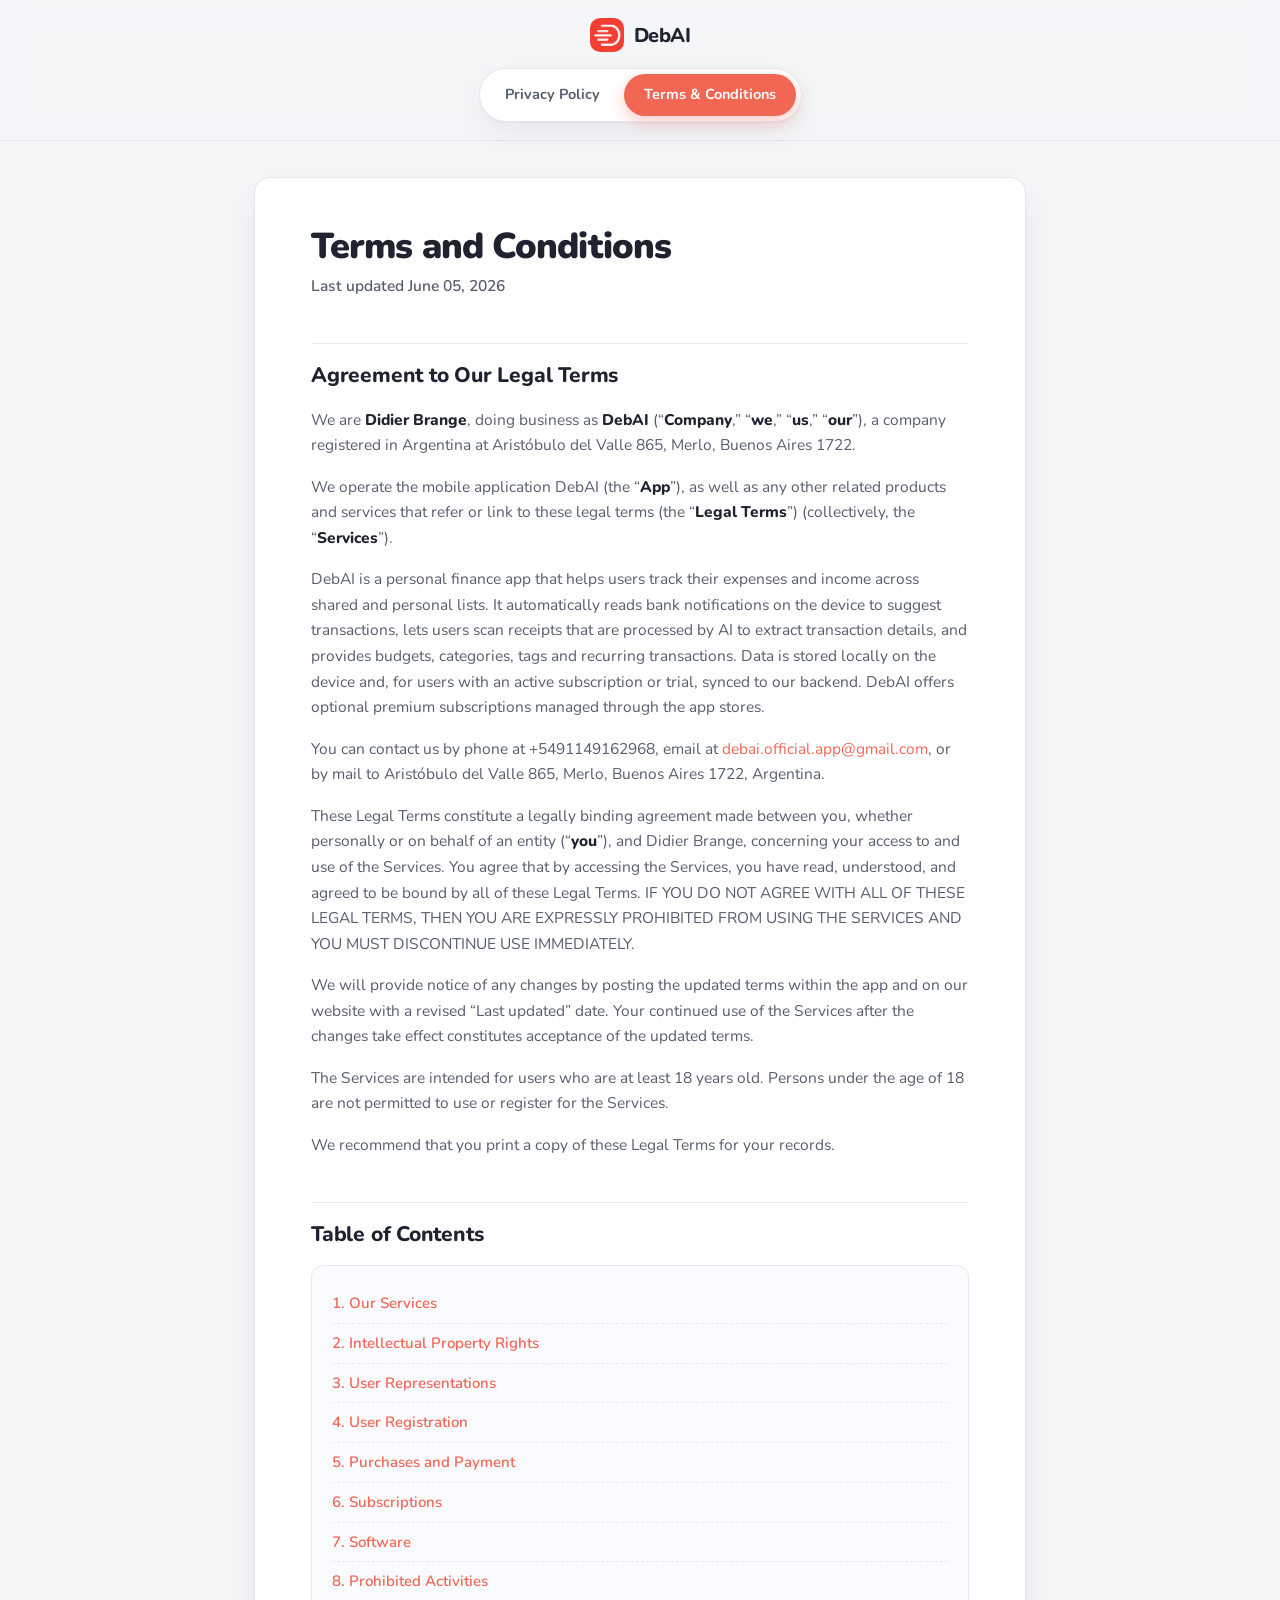
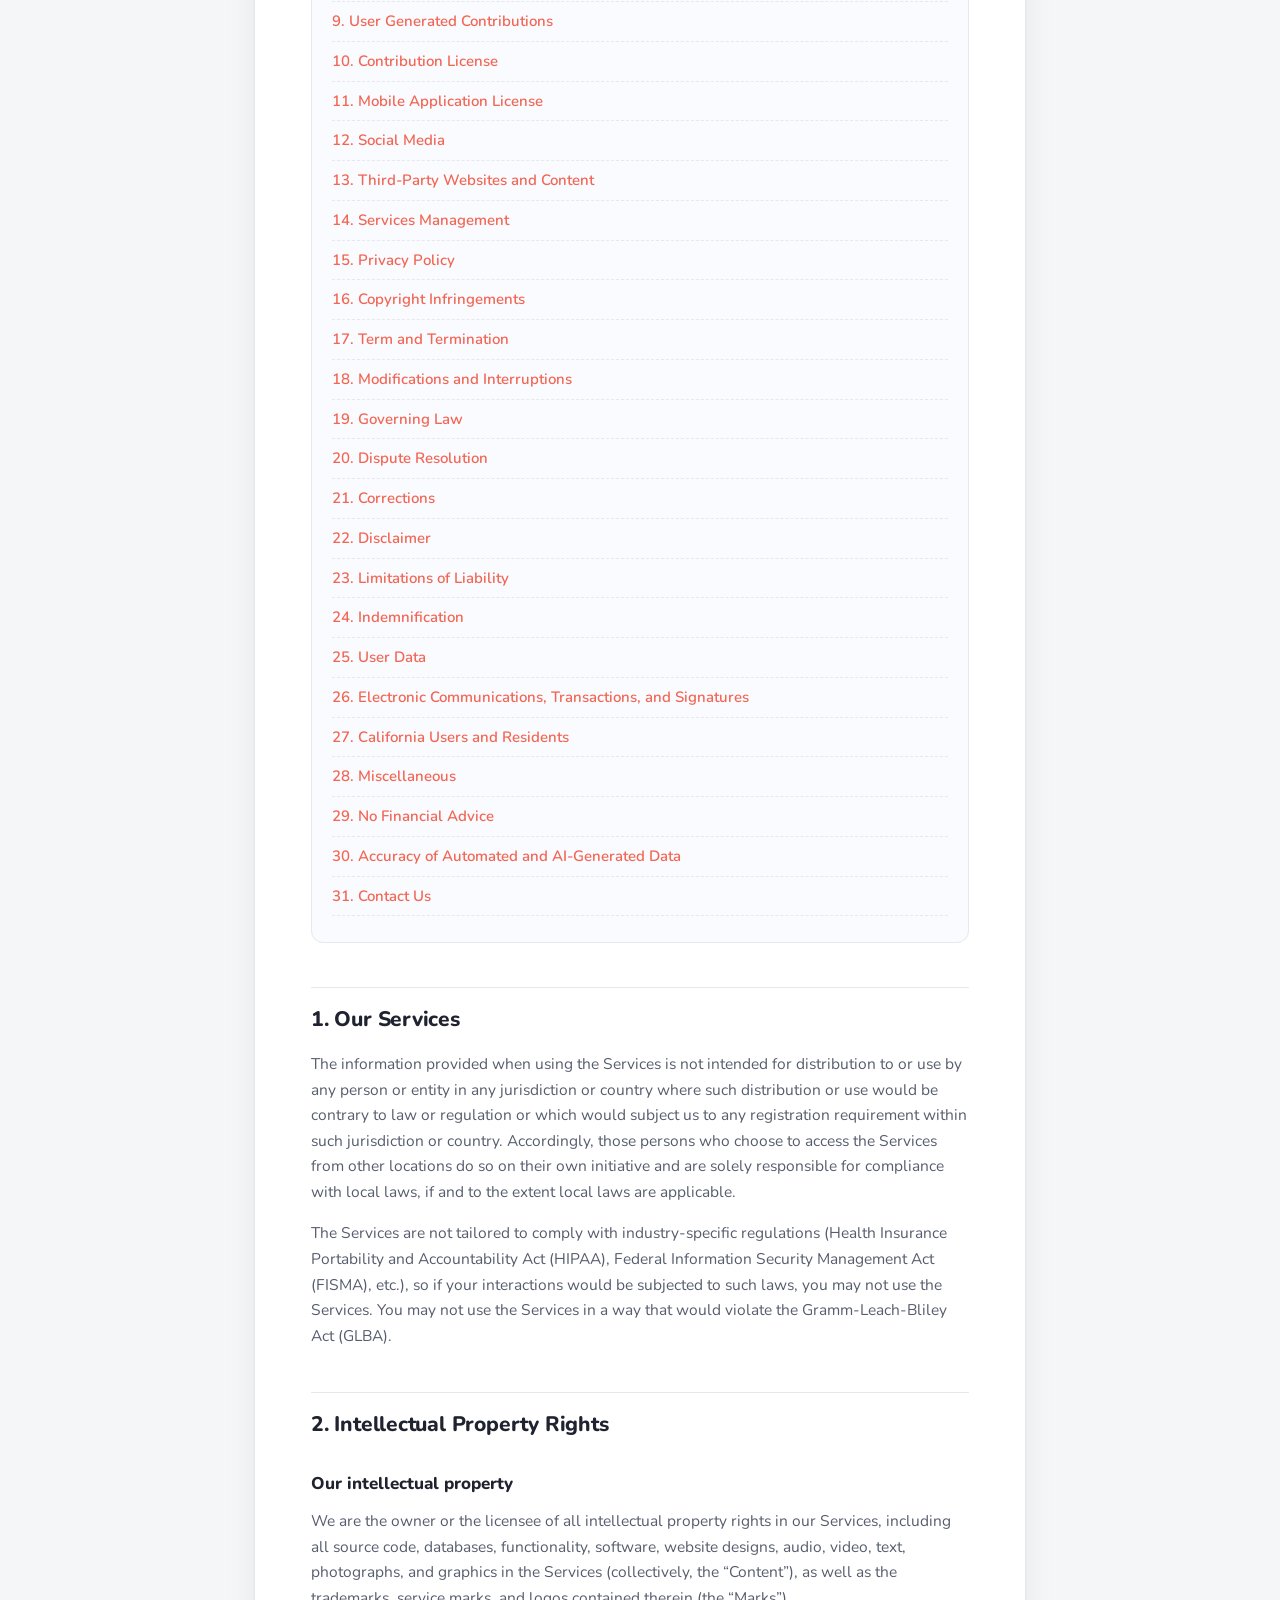
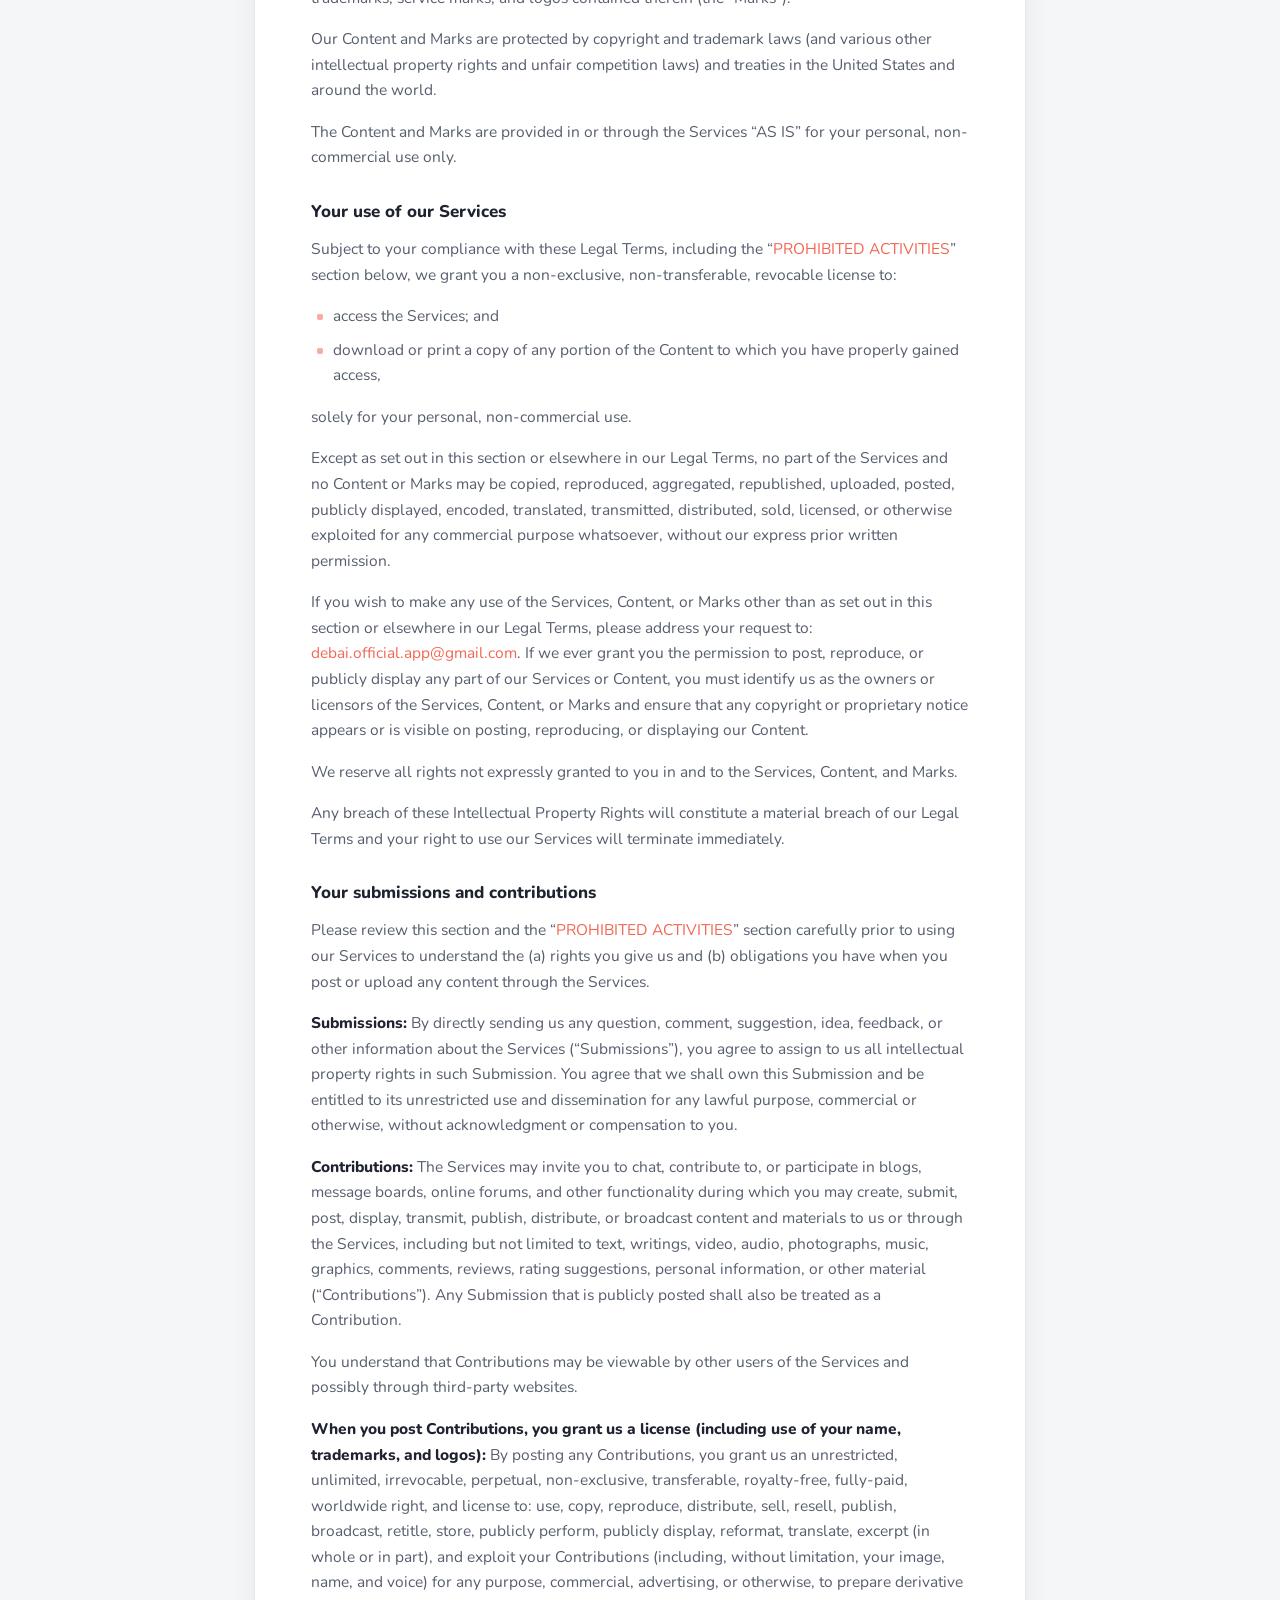
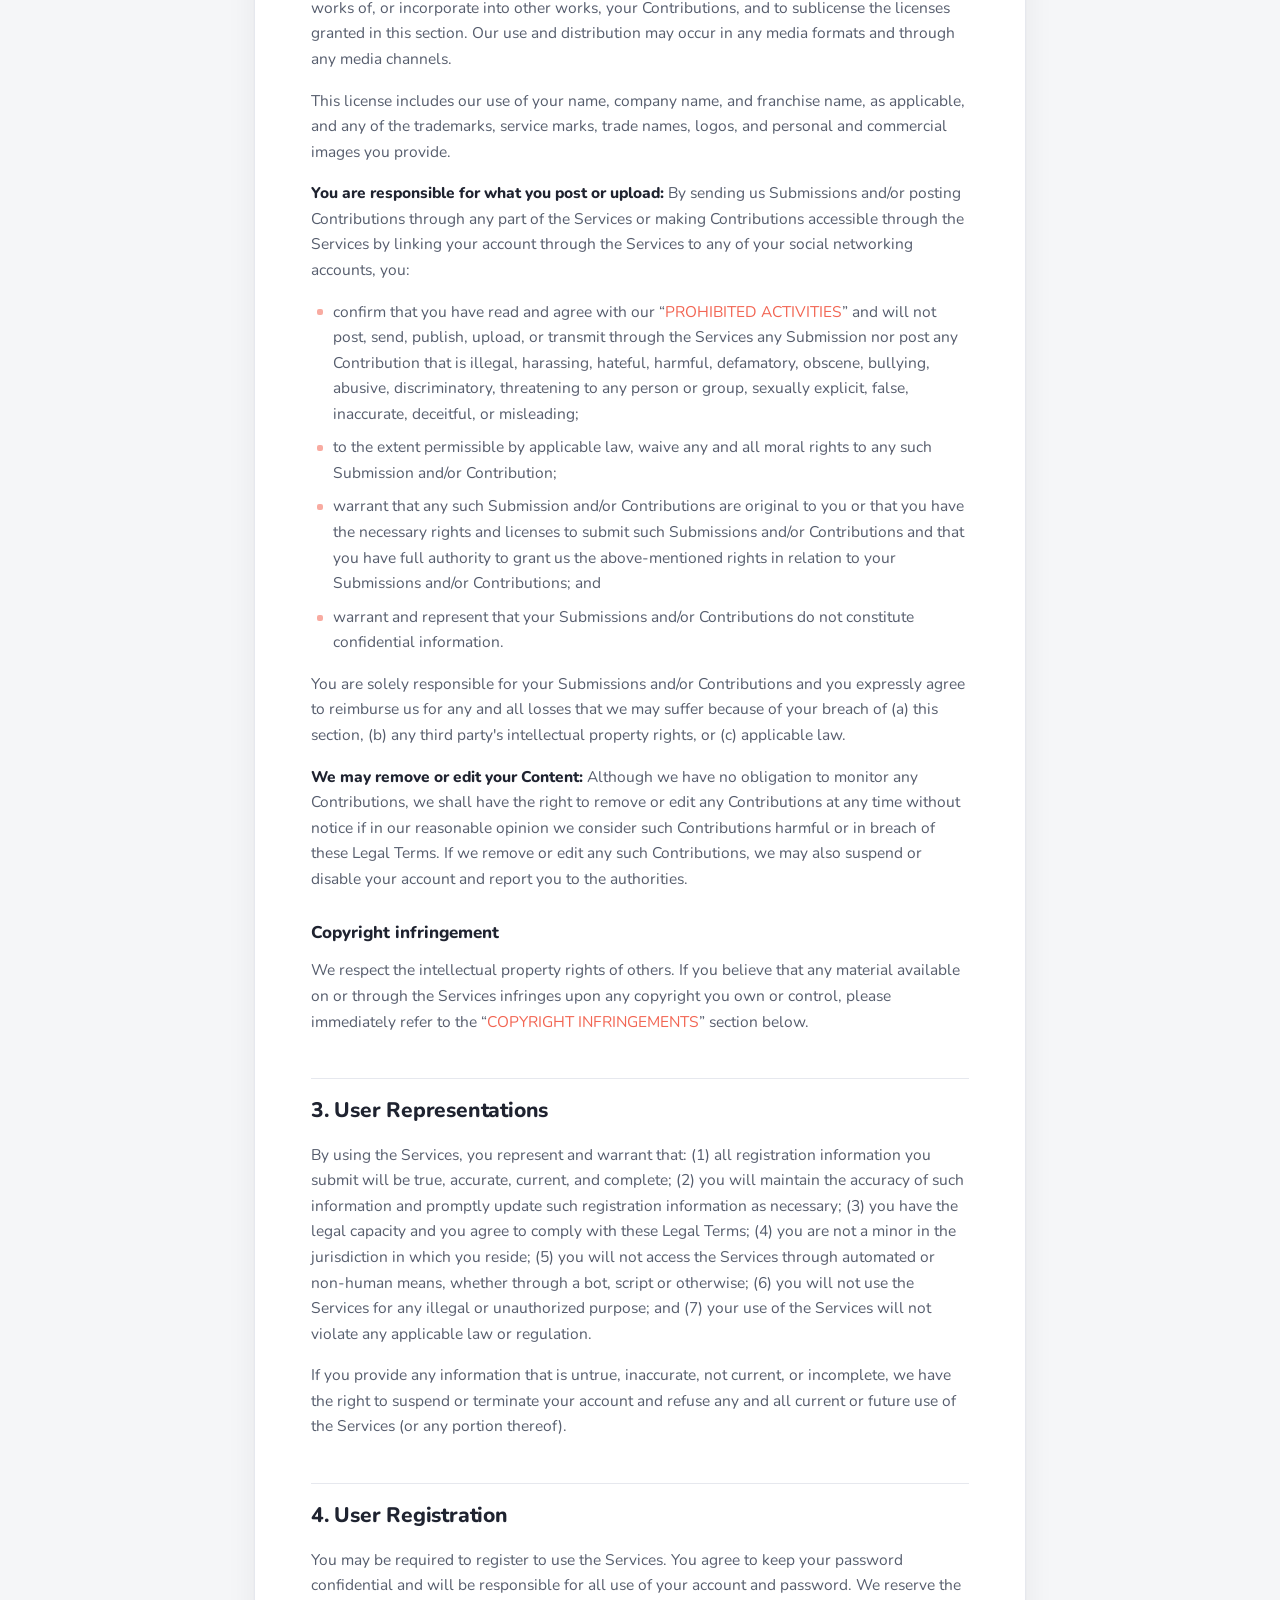
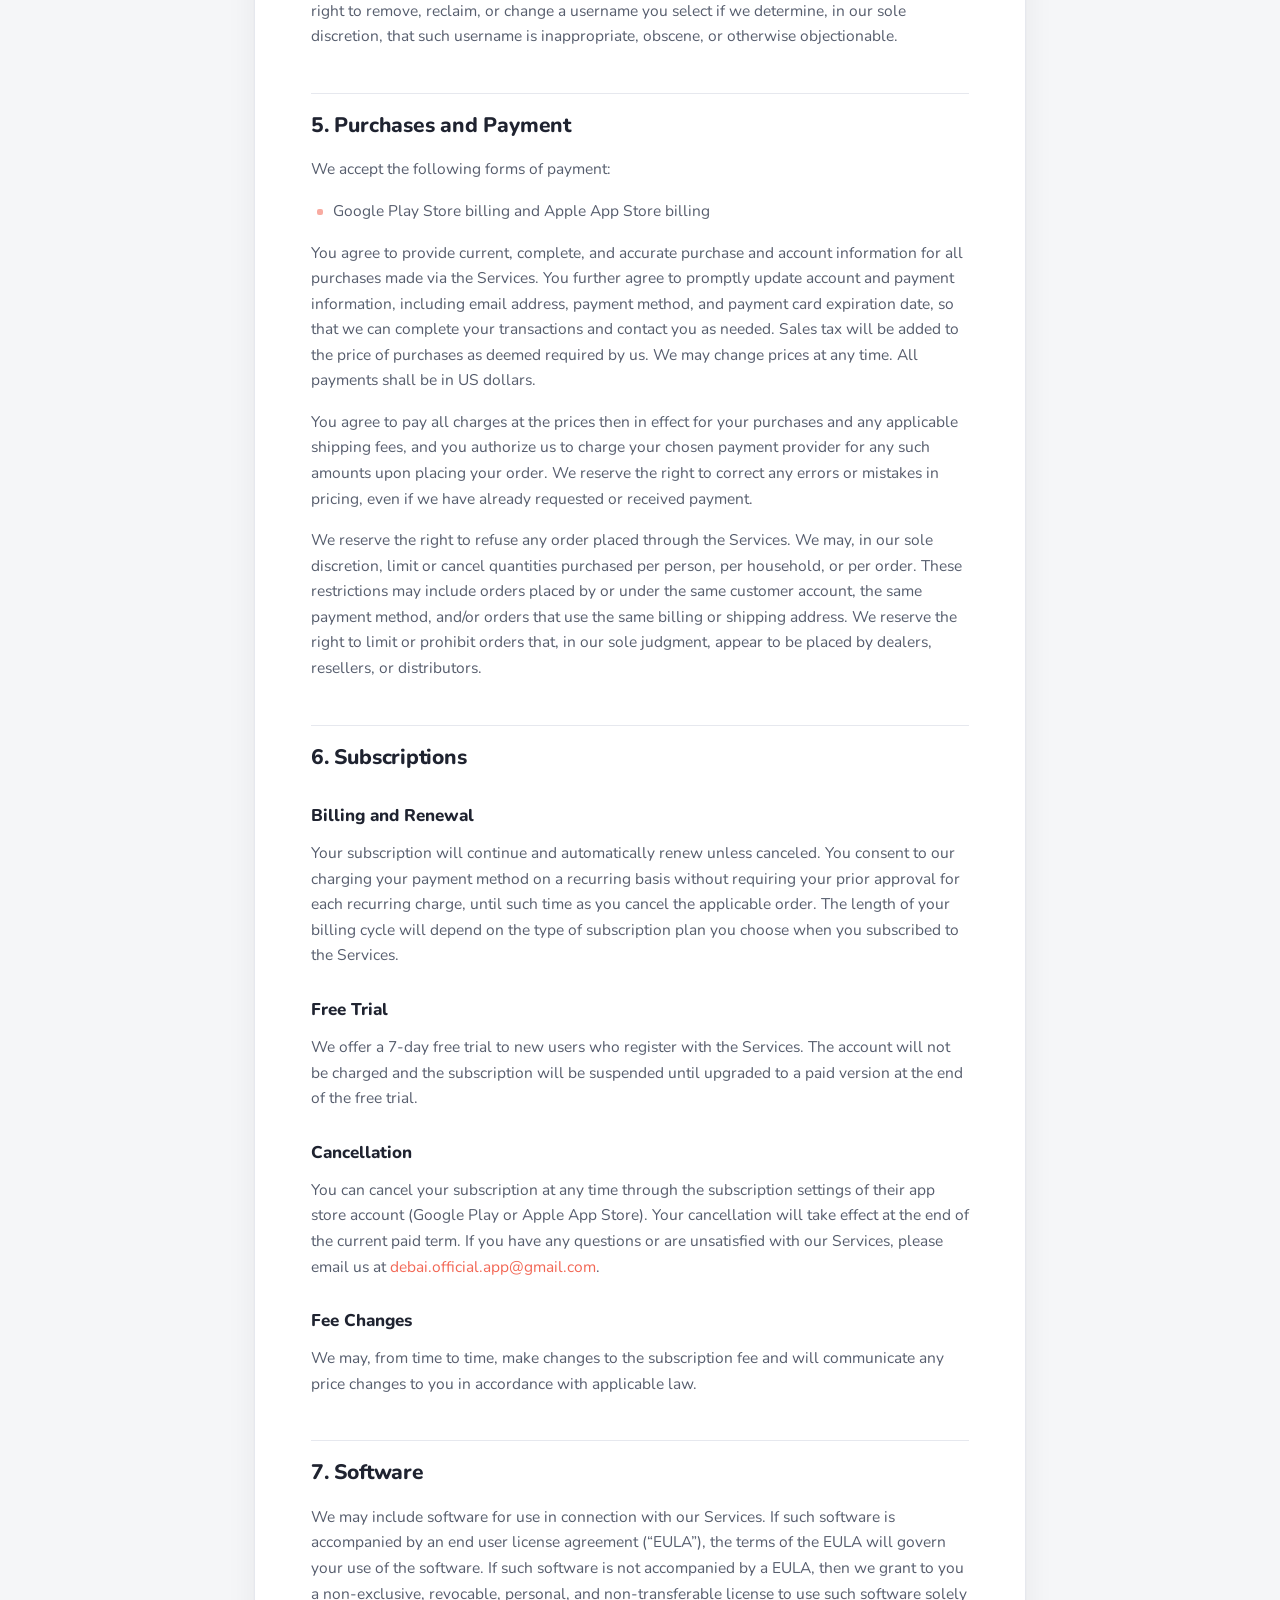
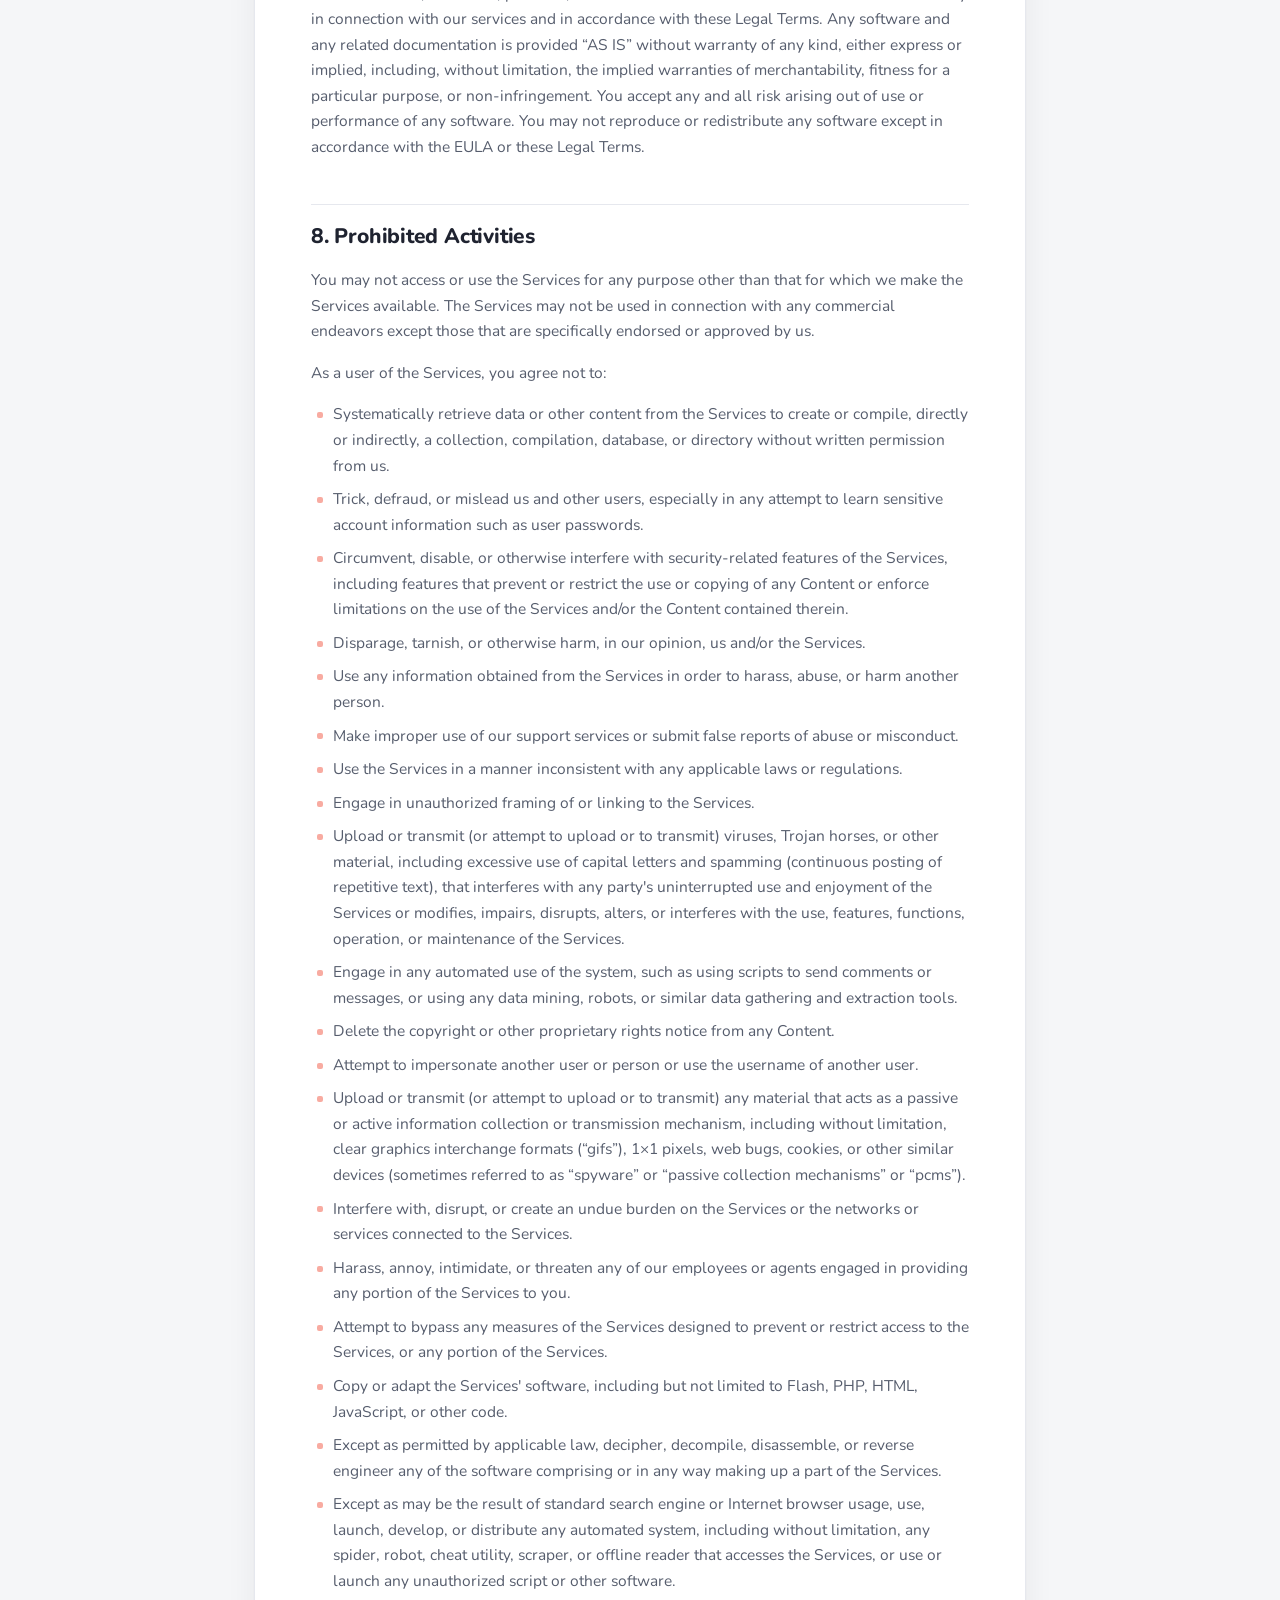
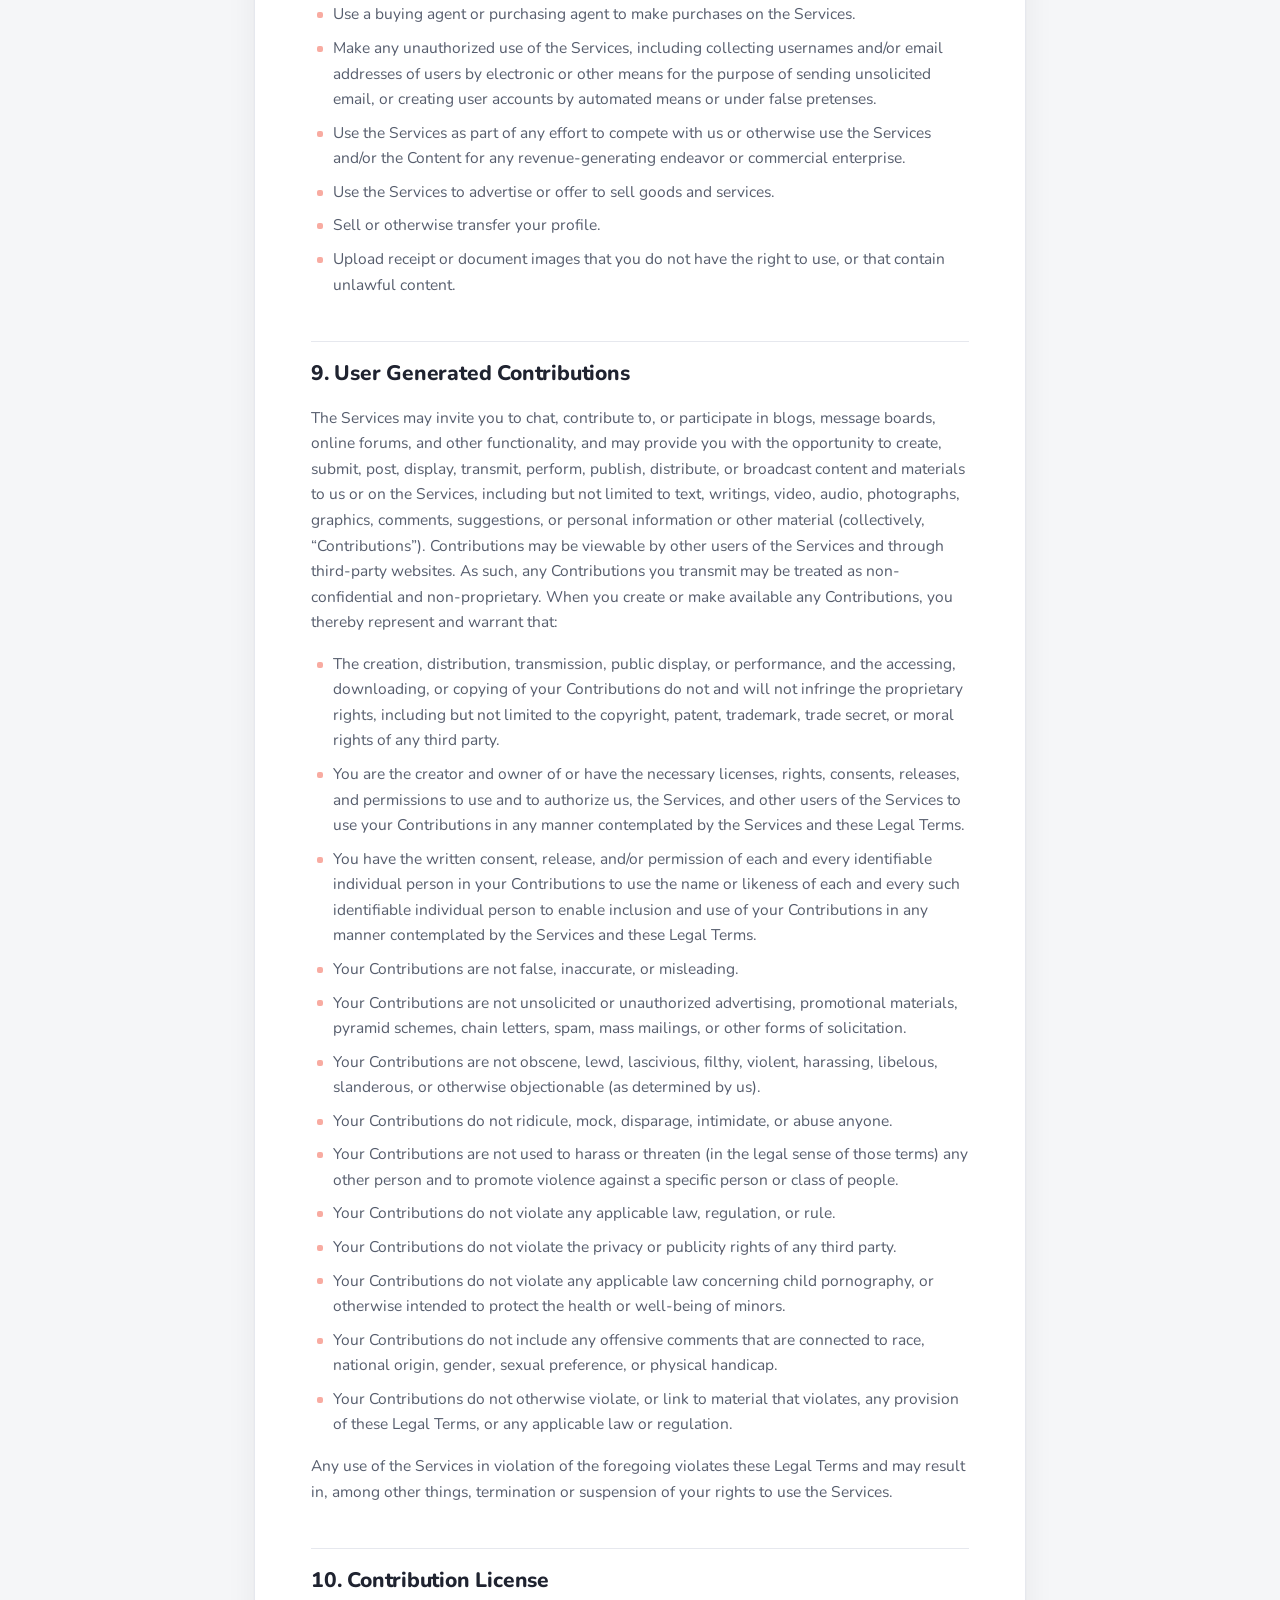
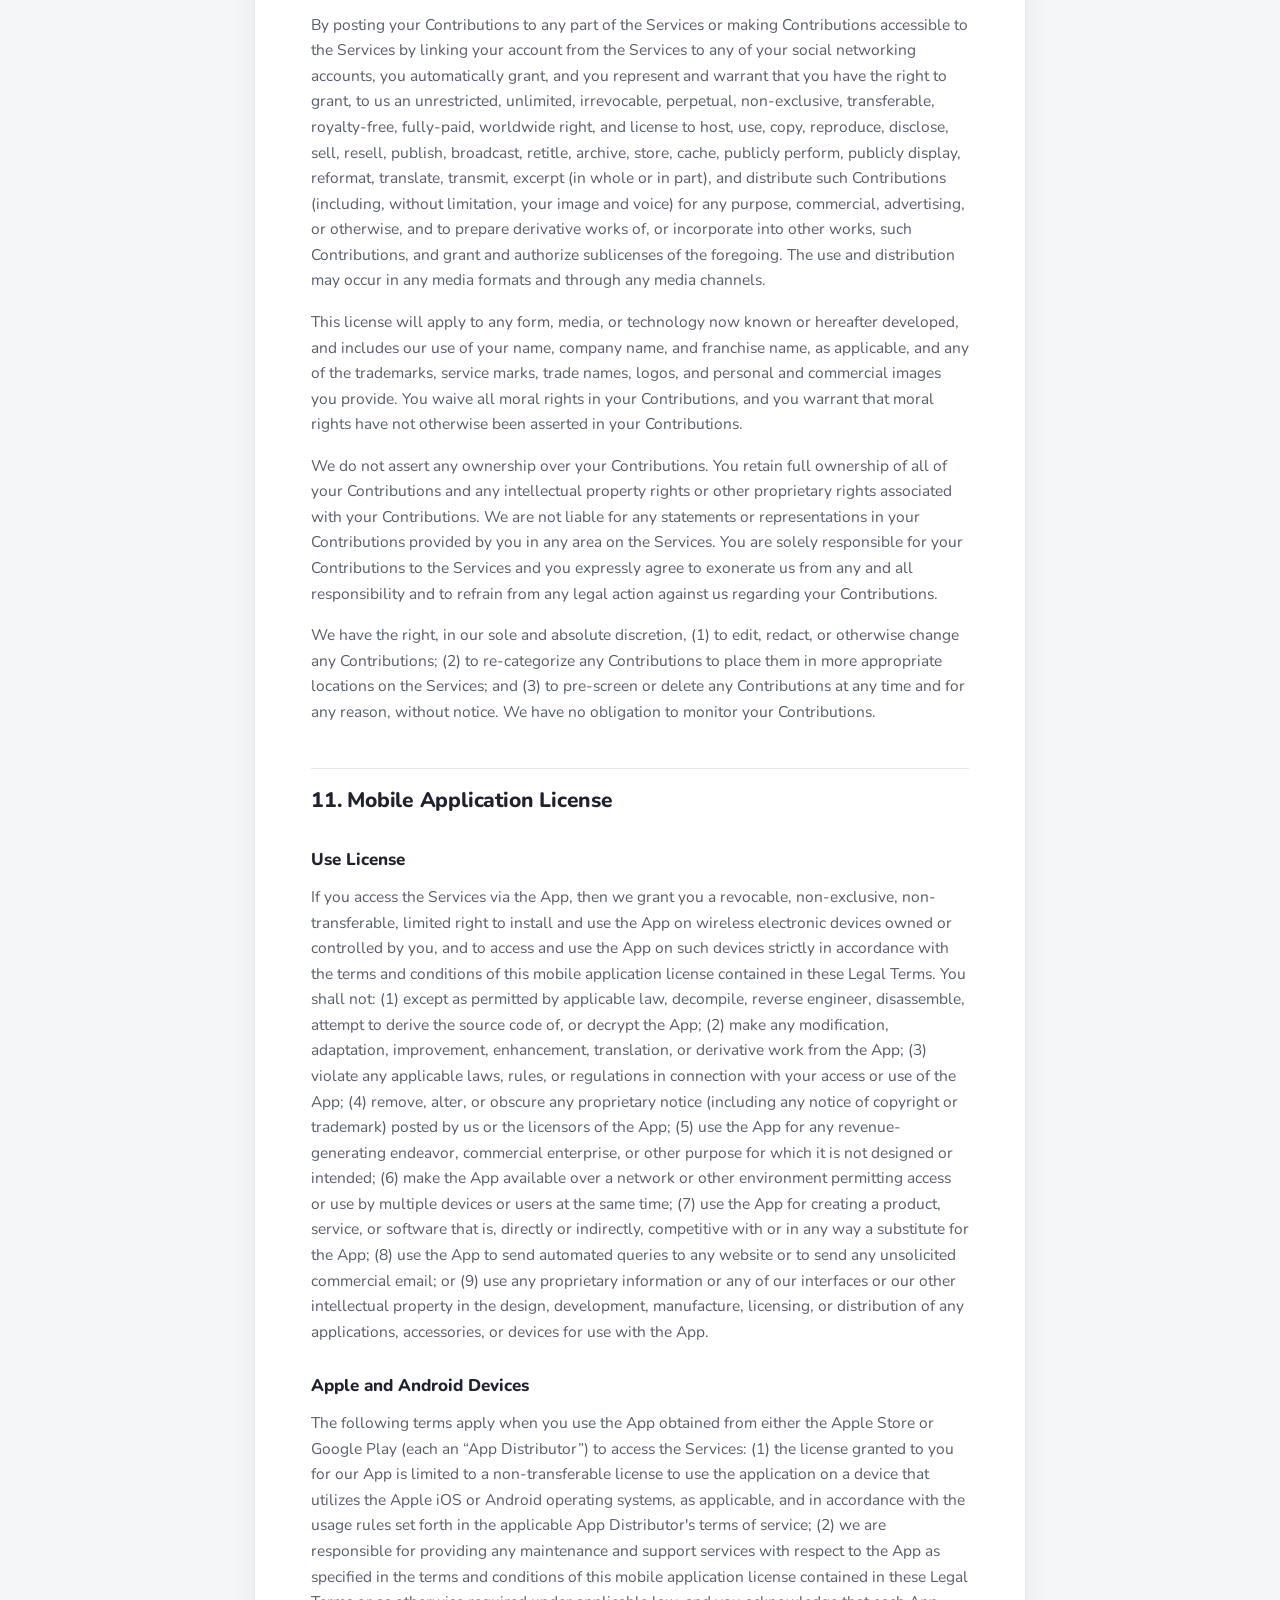
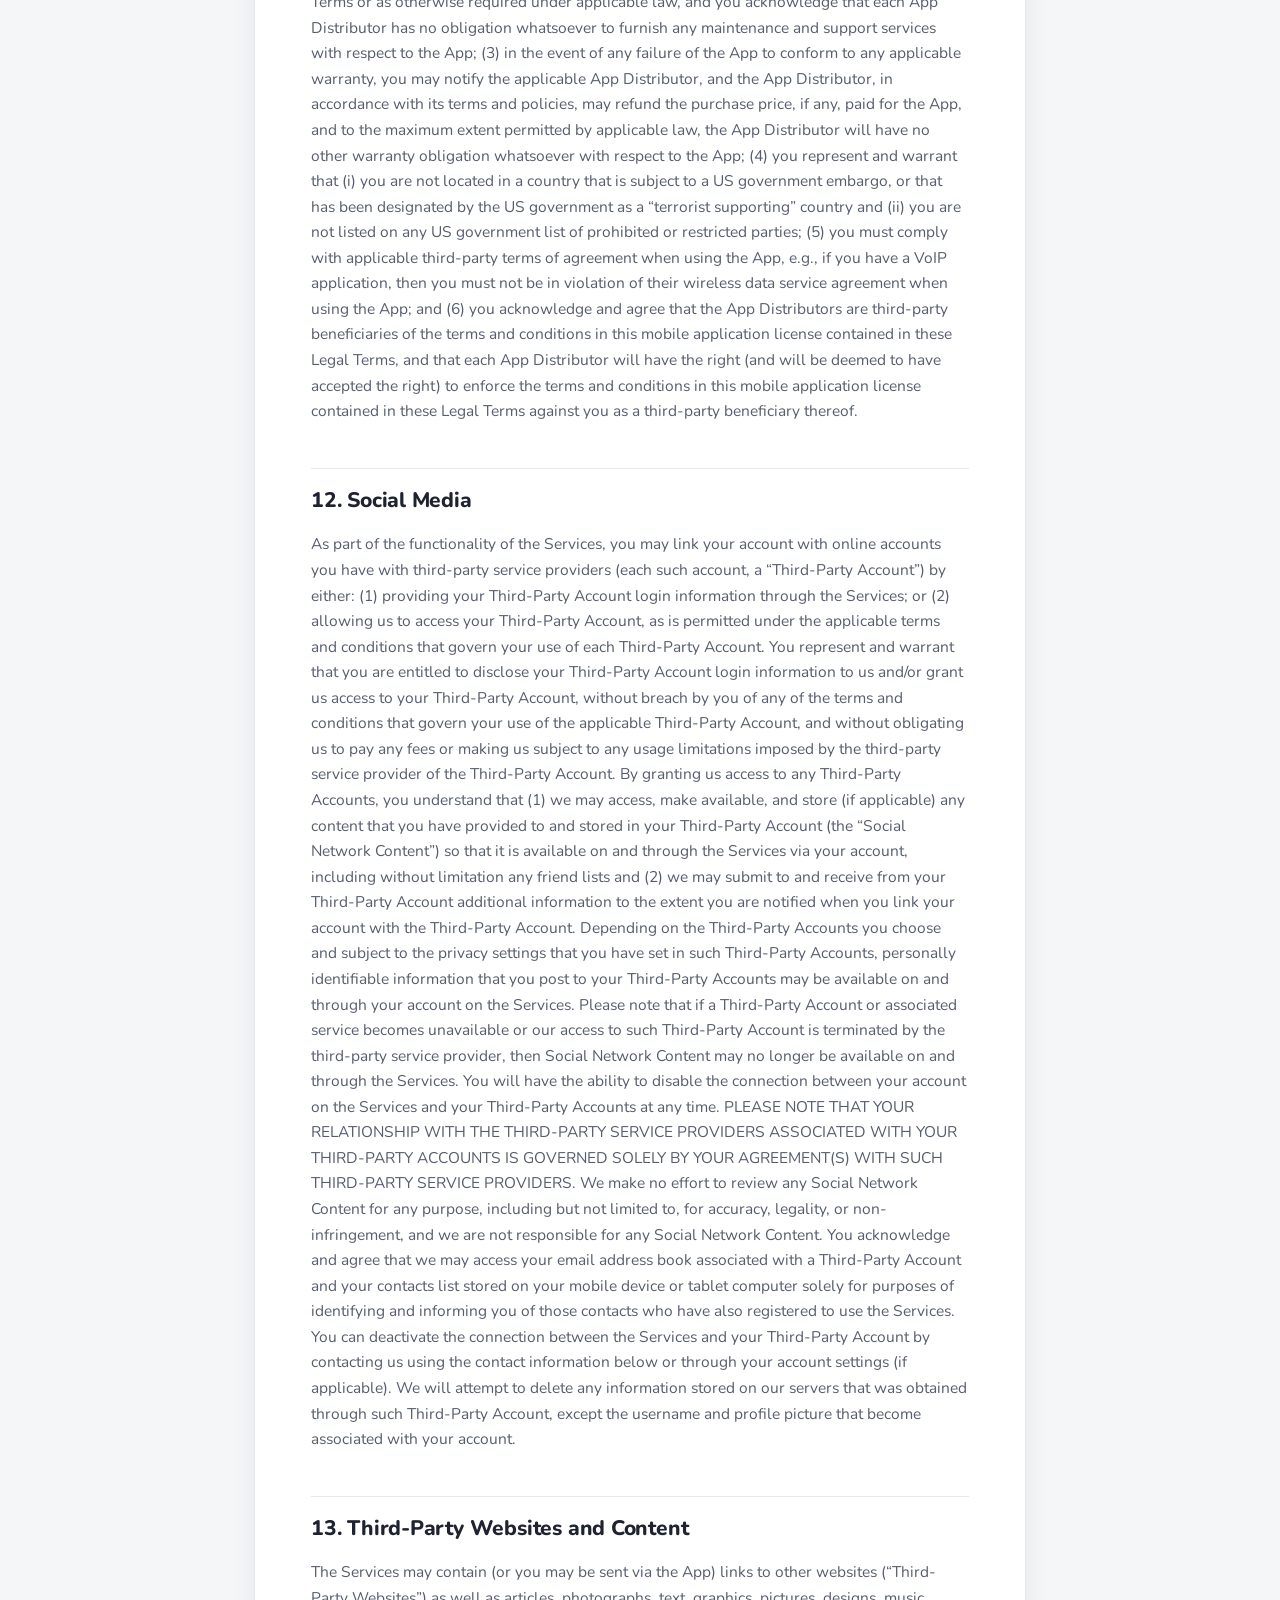
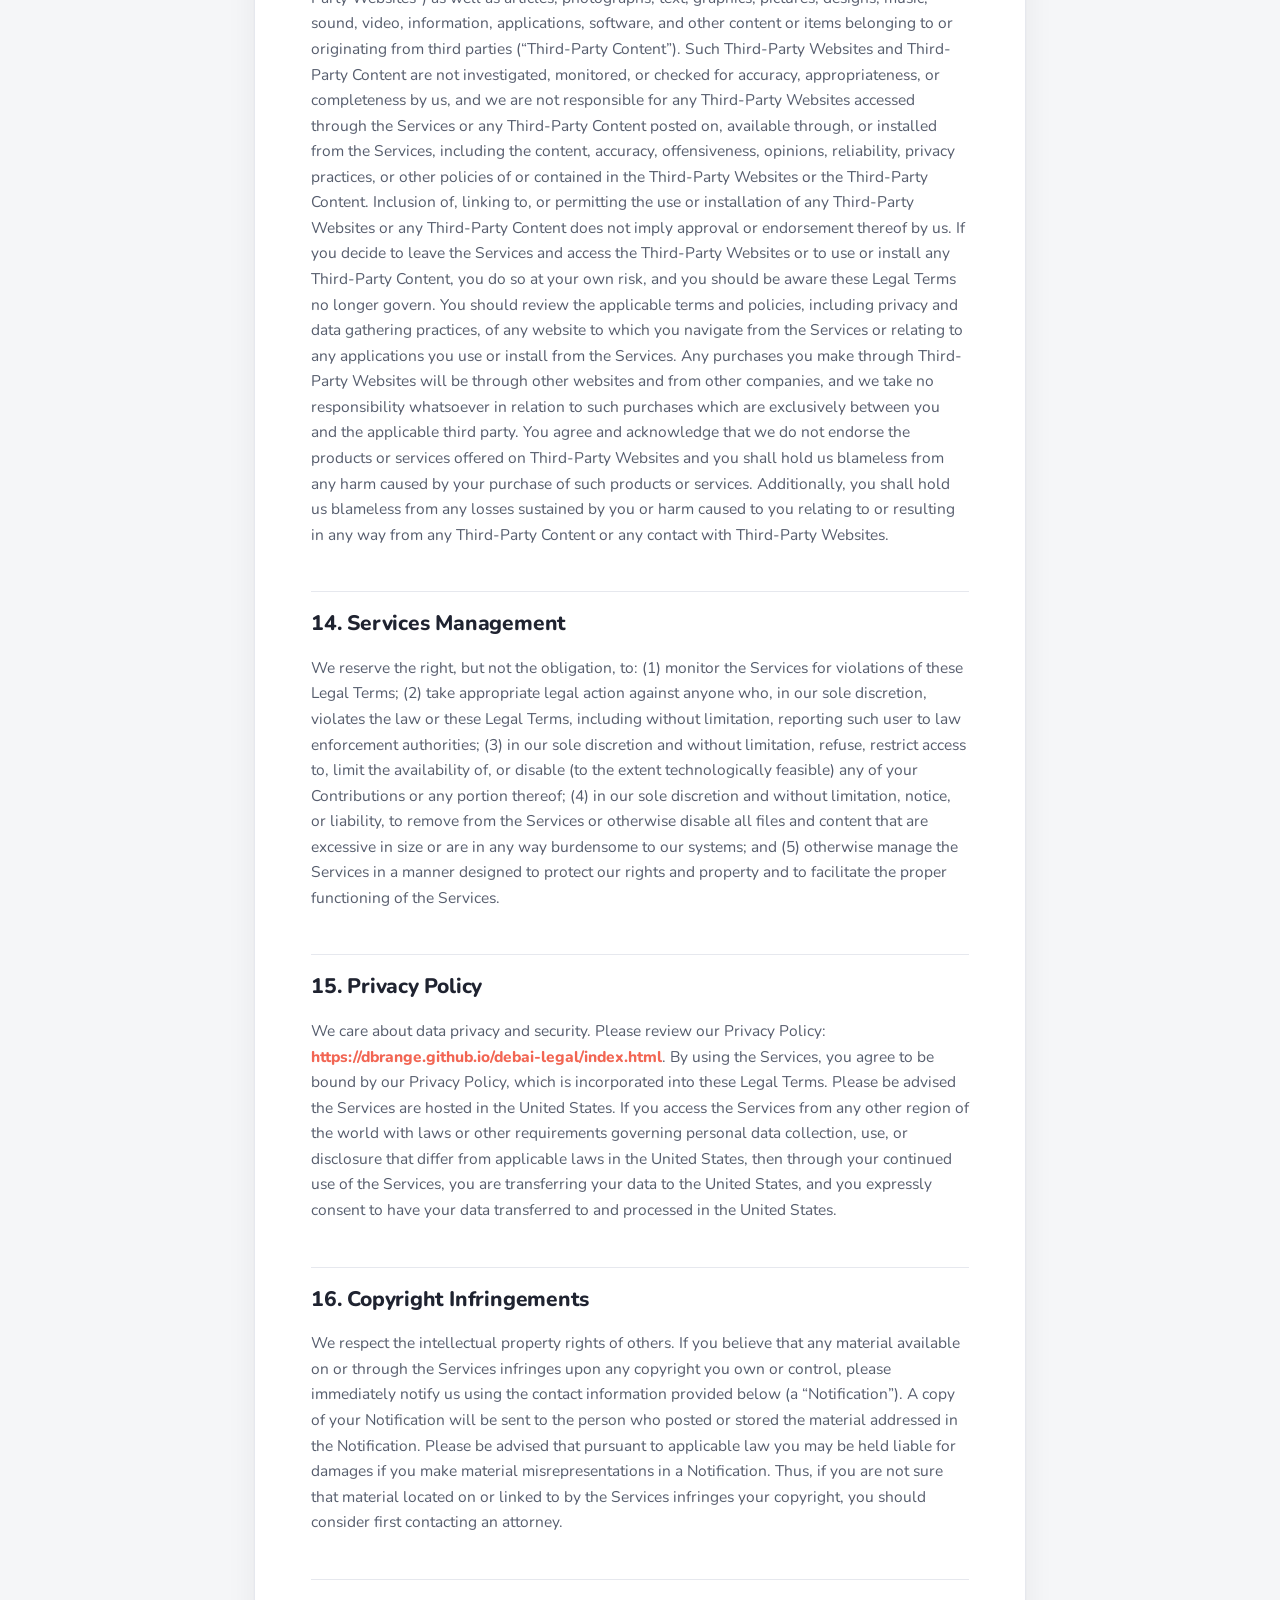
==== commit 41b19df5: "Switch tab labels to English (Privacy Policy / Terms & Conditions) Co-Authored-By: Claude Opus 4.8 (" ====
--- a/terminos.html
+++ b/terminos.html
@@ -16,9 +16,9 @@
         <img class="brand__mark" src="assets/icon.webp" alt="DebAI" width="34" height="34" />
         <span>DebAI</span>
       </a>
-      <nav class="tabs" aria-label="Documentos legales">
-        <a class="tabs__link" href="index.html">Política de Privacidad</a>
-        <a class="tabs__link is-active" href="terminos.html" aria-current="page">Términos y Condiciones</a>
+      <nav class="tabs" aria-label="Legal documents">
+        <a class="tabs__link" href="index.html">Privacy Policy</a>
+        <a class="tabs__link is-active" href="terminos.html" aria-current="page">Terms &amp; Conditions</a>
       </nav>
     </div>
   </header>
